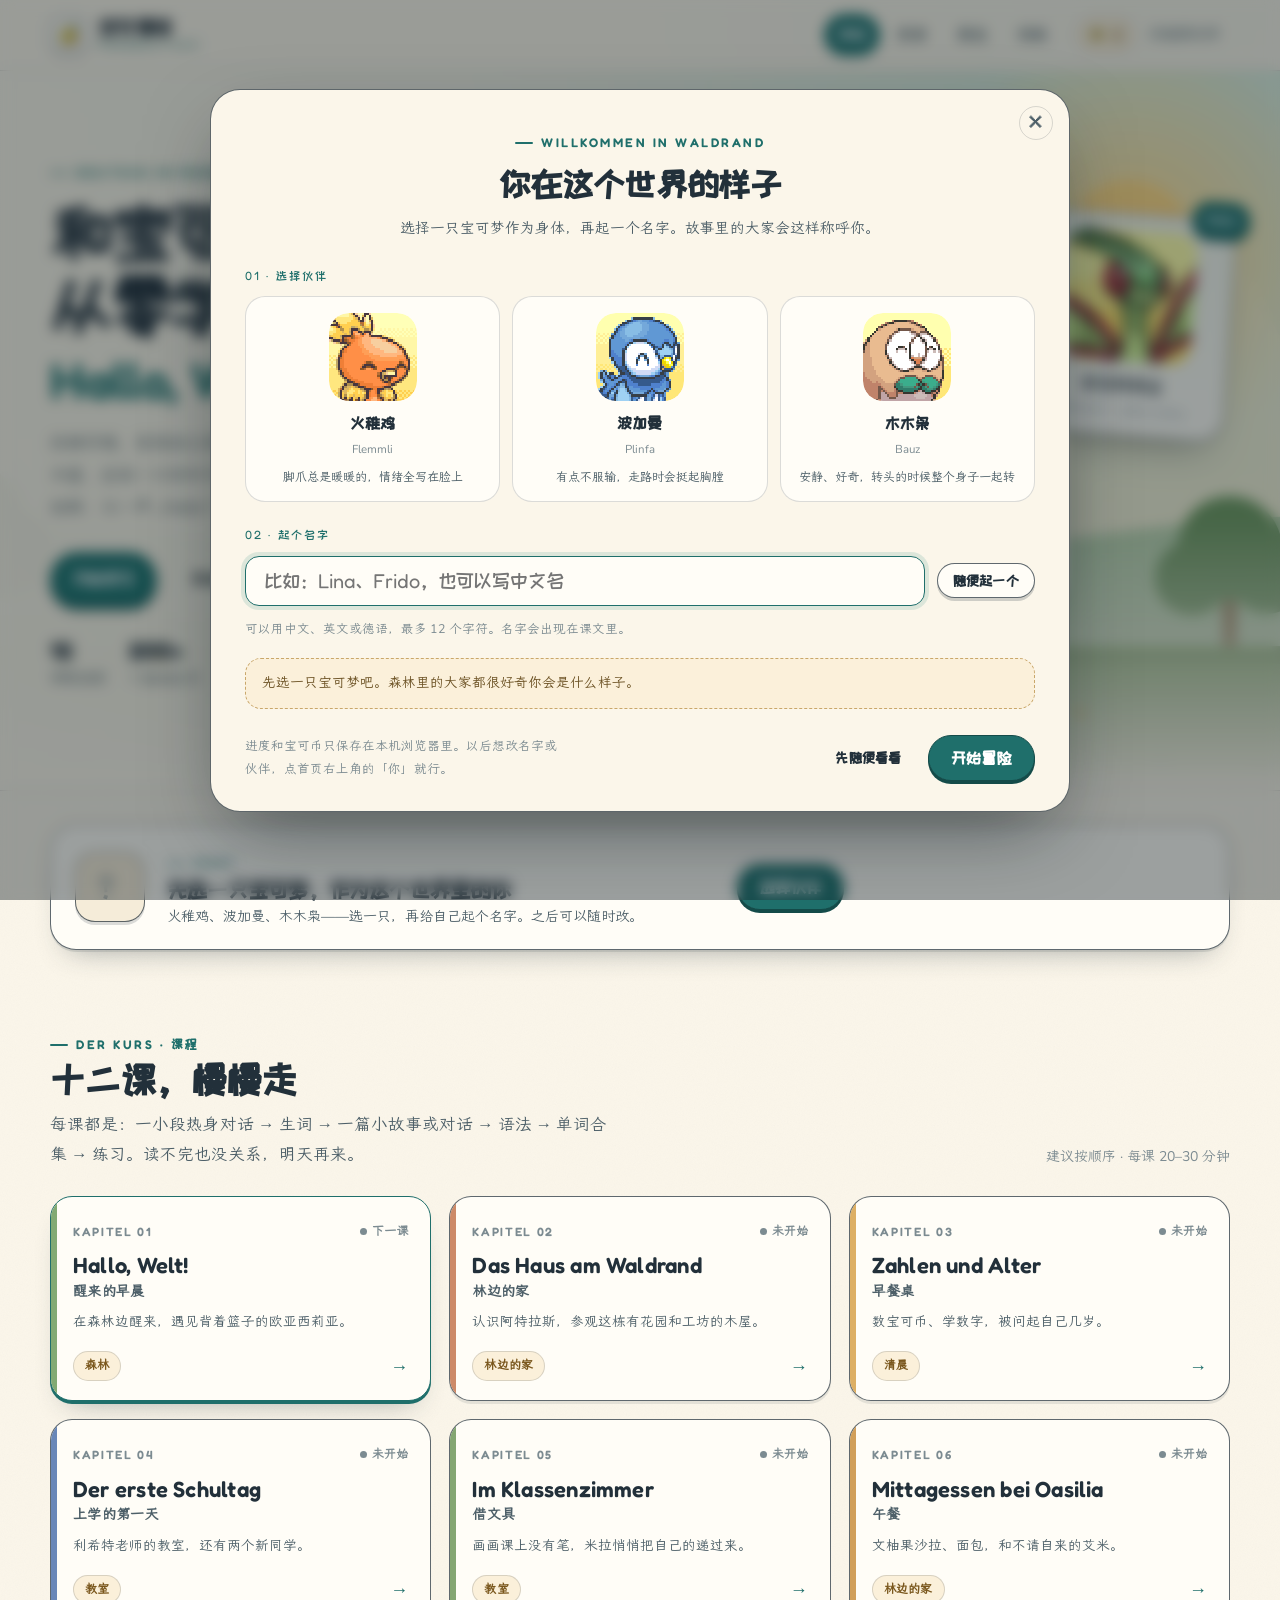
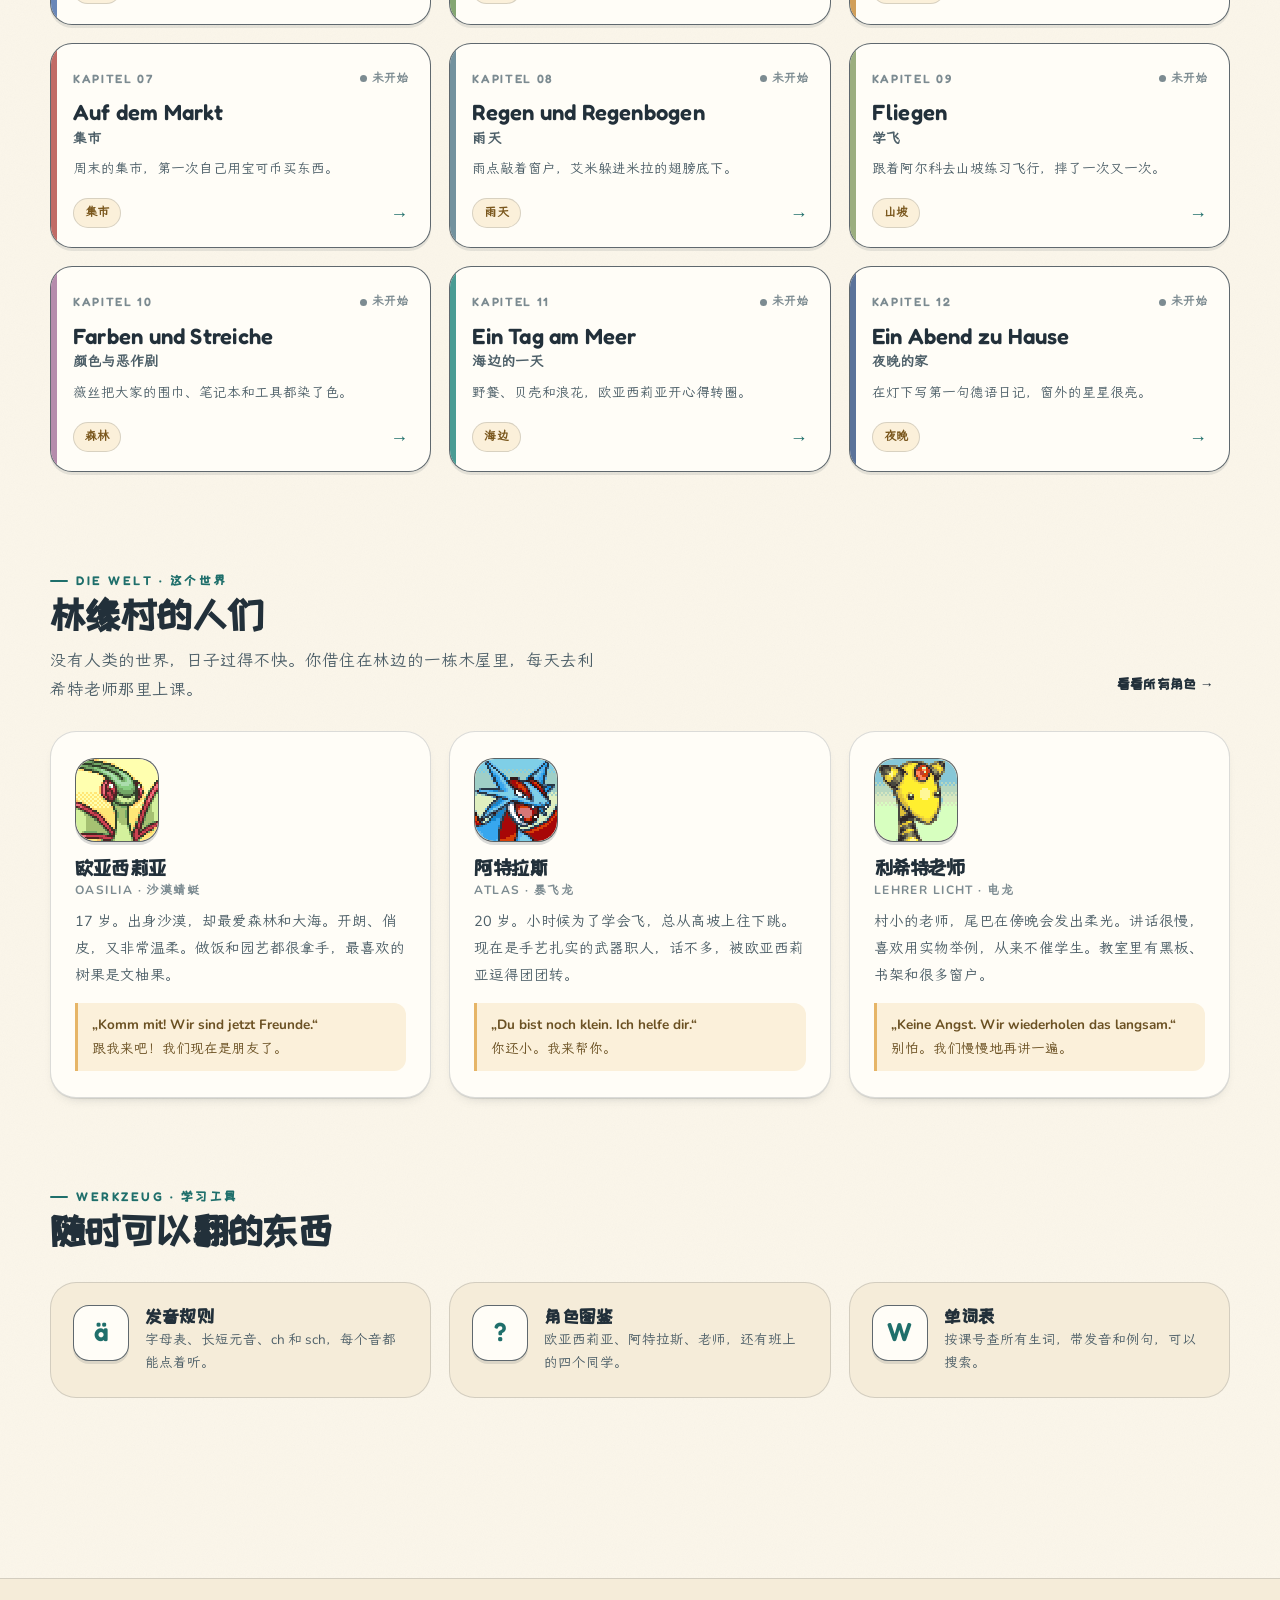
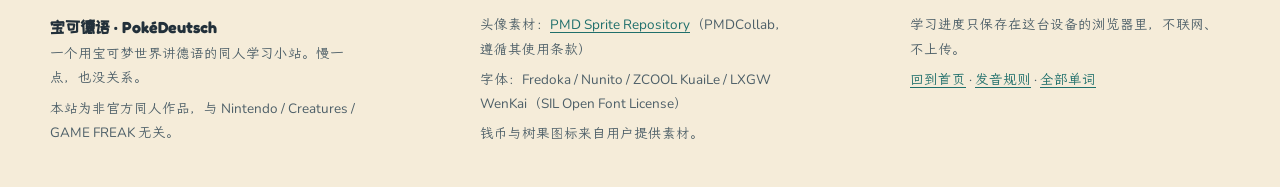
==== index.html @ 5372ba57 "Add German learning site (PokéDeutsch)" ====
<!DOCTYPE html>
<html lang="zh-CN">
<head>
  <meta charset="utf-8">
  <meta name="viewport" content="width=device-width, initial-scale=1">
  <title>宝可德语 · 和宝可梦一起从零学德语</title>
  <meta name="description" content="一个发生在只有宝可梦的世界里的德语学习小站。从 Hallo 开始，慢慢学。">
  <meta name="theme-color" content="#fbf6ea">
  <meta property="og:type" content="website">
  <meta property="og:site_name" content="宝可德语 PokéDeutsch">
  <meta property="og:title" content="宝可德语 · 和宝可梦一起从零学德语">
  <meta property="og:description" content="穿越到只有宝可梦的世界，跟着欧亚西莉亚和阿特拉斯从零学德语。12 课慢进度日常故事，生词、课文、语法、练习。">
  <meta property="og:image" content="assets/img/og-cover.png">
  <meta name="twitter:card" content="summary_large_image">
  <link rel="icon" href="assets/img/favicon.svg" type="image/svg+xml">
  <link rel="stylesheet" href="css/base.css">
  <link rel="stylesheet" href="css/home.css">
  <link rel="stylesheet" href="css/lesson.css">
  <link rel="stylesheet" href="css/pages.css">
</head>
<body data-page="home">
  <a class="visually-hidden" href="#main">跳到主要内容</a>
  <div id="site-header"></div>

  <main id="main" class="home">
    <section class="hero">
      <div class="hero-scene" id="heroScene" aria-hidden="true"></div>
      <div class="hero-leaves" aria-hidden="true"><i></i><i></i><i></i><i></i></div>
      <div class="hero-inner">
        <div class="hero-copy">
          <p class="eyebrow">Deutsch im Pokémon-Land</p>
          <h1>和宝可梦一起<br>从零学德语<span class="de">Hallo, Welt!</span></h1>
          <p class="lead">你睁开眼，发现自己变成了一只小小的宝可梦。森林、海风、木屋，还有一口你听不懂的温柔语言。跟着欧亚西莉亚和阿特拉斯，从一声 „Hallo“ 开始，慢慢住下来。</p>
          <div class="hero-actions">
            <a class="btn btn-primary" href="#kurs">开始学习</a>
            <a class="btn btn-ghost" href="aussprache.html">先听听发音</a>
          </div>
          <div class="hero-stats">
            <div><b>12</b><span>课慢进度</span></div>
            <div><b>200+</b><span>个基础生词</span></div>
            <div><b>36</b><span>段对话</span></div>
          </div>
        </div>
        <div class="hero-figures" id="heroFigures"></div>
      </div>
    </section>

    <section class="continue-wrap">
      <div class="container"><div id="continueCard"></div></div>
    </section>

    <section class="course" id="kurs">
      <div class="container">
        <div class="section-head">
          <div>
            <span class="eyebrow">Der Kurs · 课程</span>
            <h2>十二课，慢慢走</h2>
            <p>每课都是：一小段热身对话 → 生词 → 一篇小故事或对话 → 语法 → 单词合集 → 练习。读不完也没关系，明天再来。</p>
          </div>
          <span class="side">建议按顺序 · 每课 20–30 分钟</span>
        </div>
        <div class="course-grid" id="courseGrid"></div>
      </div>
    </section>

    <section class="world" id="welt">
      <div class="container">
        <div class="section-head">
          <div>
            <span class="eyebrow">Die Welt · 这个世界</span>
            <h2>林缘村的人们</h2>
            <p>没有人类的世界，日子过得不快。你借住在林边的一栋木屋里，每天去利希特老师那里上课。</p>
          </div>
          <a class="btn btn-ghost btn-sm" href="charaktere.html">看看所有角色 →</a>
        </div>
        <div class="world-grid">
          <article class="world-card">
            <div class="reveal">
              <span class="portrait" style="--p-size:84px"><img src="assets/portraits/flygon-happy.png" alt="欧亚西莉亚" width="40" height="40" loading="lazy"></span>
              <h3>欧亚西莉亚 <small>OASILIA · 沙漠蜻蜓</small></h3>
              <p>17 岁。出身沙漠，却最爱森林和大海。开朗、俏皮，又非常温柔。做饭和园艺都很拿手，最喜欢的树果是文柚果。</p>
              <div class="quote"><b>„Komm mit! Wir sind jetzt Freunde.“</b><br>跟我来吧！我们现在是朋友了。</div>
            </div>
          </article>
          <article class="world-card">
            <div class="reveal">
              <span class="portrait" style="--p-size:84px"><img src="assets/portraits/salamence-normal.png" alt="阿特拉斯" width="40" height="40" loading="lazy"></span>
              <h3>阿特拉斯 <small>ATLAS · 暴飞龙</small></h3>
              <p>20 岁。小时候为了学会飞，总从高坡上往下跳。现在是手艺扎实的武器职人，话不多，被欧亚西莉亚逗得团团转。</p>
              <div class="quote"><b>„Du bist noch klein. Ich helfe dir.“</b><br>你还小。我来帮你。</div>
            </div>
          </article>
          <article class="world-card">
            <div class="reveal">
              <span class="portrait" style="--p-size:84px"><img src="assets/portraits/ampharos-normal.png" alt="利希特老师" width="40" height="40" loading="lazy"></span>
              <h3>利希特老师 <small>LEHRER LICHT · 电龙</small></h3>
              <p>村小的老师，尾巴在傍晚会发出柔光。讲话很慢，喜欢用实物举例，从来不催学生。教室里有黑板、书架和很多窗户。</p>
              <div class="quote"><b>„Keine Angst. Wir wiederholen das langsam.“</b><br>别怕。我们慢慢地再讲一遍。</div>
            </div>
          </article>
        </div>
      </div>
    </section>

    <section class="tools">
      <div class="container">
        <div class="section-head">
          <div>
            <span class="eyebrow">Werkzeug · 学习工具</span>
            <h2>随时可以翻的东西</h2>
          </div>
        </div>
        <div class="tools-grid">
          <a class="tool-card" href="aussprache.html">
            <span class="tool-glyph">ä</span>
            <div><h3>发音规则</h3><p>字母表、长短元音、ch 和 sch，每个音都能点着听。</p></div>
          </a>
          <a class="tool-card" href="charaktere.html">
            <span class="tool-glyph">?</span>
            <div><h3>角色图鉴</h3><p>欧亚西莉亚、阿特拉斯、老师，还有班上的四个同学。</p></div>
          </a>
          <a class="tool-card" href="woerterbuch.html">
            <span class="tool-glyph">W</span>
            <div><h3>单词表</h3><p>按课号查所有生词，带发音和例句，可以搜索。</p></div>
          </a>
        </div>
      </div>
    </section>
  </main>

  <div class="onboarding" id="onboarding" role="dialog" aria-modal="true" aria-labelledby="obTitle"></div>
  <div id="site-footer"></div>

  <script src="js/app.js" defer></script>
  <script src="js/home.js" defer></script>
</body>
</html>
---- css/base.css ----
/* ============================================================
   宝可德语 PokéDeutsch — base.css
   tokens / typography / shared chrome
   ============================================================ */

@font-face {
  font-family: "Fredoka";
  src: url("../assets/fonts/Fredoka-var.ttf") format("truetype");
  font-weight: 300 700;
  font-style: normal;
  font-display: swap;
}
@font-face {
  font-family: "Nunito";
  src: url("../assets/fonts/Nunito-var.ttf") format("truetype");
  font-weight: 200 1000;
  font-style: normal;
  font-display: swap;
}
@font-face {
  font-family: "ZCOOL KuaiLe";
  src: url("../assets/fonts/zcool-kuaile-subset.woff2") format("woff2");
  font-weight: 400;
  font-style: normal;
  font-display: swap;
}
@font-face {
  font-family: "LXGW WenKai";
  src: url("../assets/fonts/lxgw-wenkai-subset.woff2") format("woff2");
  font-weight: 400;
  font-style: normal;
  font-display: swap;
}

:root {
  --paper: #fbf6ea;
  --paper-2: #f5ecd9;
  --paper-3: #eee0c6;
  --card: #fffdf7;

  --ink: #22303a;
  --ink-2: #4d5f68;
  --ink-3: #7c8b91;
  --line: rgba(34, 48, 58, 0.16);
  --line-strong: rgba(34, 48, 58, 0.72);

  --sea: #1f6f6b;
  --sea-2: #2b8b83;
  --sea-deep: #144b49;
  --sea-soft: #dcece7;

  --sand: #e6b567;
  --sand-2: #f4dcae;
  --sand-soft: #fbf0da;

  --clay: #c5764f;
  --berry: #b7524d;
  --berry-soft: #f7e0d9;
  --leaf: #6f975b;
  --leaf-soft: #e5eede;

  --atlas: #4f72ad;
  --atlas-soft: #e2e9f6;
  --oasilia: #6d9c5c;
  --oasilia-soft: #e6efdc;

  --r-lg: 26px;
  --r: 18px;
  --r-sm: 12px;

  --shadow-sm: 0 1px 0 rgba(34, 48, 58, 0.1), 0 6px 14px -10px rgba(34, 48, 58, 0.4);
  --shadow: 0 2px 0 rgba(34, 48, 58, 0.12), 0 16px 30px -18px rgba(34, 48, 58, 0.45);
  --shadow-lift: 0 2px 0 rgba(34, 48, 58, 0.16), 0 22px 40px -20px rgba(34, 48, 58, 0.5);

  --font-display: "Fredoka", "ZCOOL KuaiLe", "PingFang SC", "Microsoft YaHei", sans-serif;
  --font-body: "Nunito", "LXGW WenKai", "PingFang SC", "Hiragino Sans GB", "Microsoft YaHei", "Noto Sans SC", sans-serif;
  --font-de: "Nunito", "Fredoka", sans-serif;

  --maxw: 1180px;
  --header-h: 68px;
}

*,
*::before,
*::after { box-sizing: border-box; }

html { scroll-behavior: smooth; }

body {
  margin: 0;
  color: var(--ink);
  font-family: var(--font-body);
  font-size: 16.5px;
  line-height: 1.8;
  background-color: var(--paper);
  background-image:
    radial-gradient(1200px 600px at 12% -10%, rgba(230, 181, 103, 0.16), transparent 60%),
    radial-gradient(900px 520px at 92% 0%, rgba(43, 139, 131, 0.12), transparent 60%),
    url("data:image/svg+xml,%3Csvg xmlns='http://www.w3.org/2000/svg' width='160' height='160'%3E%3Cfilter id='n'%3E%3CfeTurbulence type='fractalNoise' baseFrequency='.9' numOctaves='3' stitchTiles='stitch'/%3E%3CfeColorMatrix type='saturate' values='0'/%3E%3C/filter%3E%3Crect width='160' height='160' filter='url(%23n)' opacity='.045'/%3E%3C/svg%3E");
  -webkit-font-smoothing: antialiased;
  overflow-x: hidden;
}

img { max-width: 100%; display: block; }
a { color: inherit; }
button { font-family: inherit; }

h1, h2, h3, h4 {
  font-family: var(--font-display);
  font-weight: 600;
  line-height: 1.25;
  margin: 0;
  letter-spacing: 0.01em;
}

p { margin: 0; }
ul, ol { margin: 0; padding: 0; }

::selection { background: var(--sand-2); color: var(--ink); }

:focus-visible {
  outline: 3px solid var(--sea);
  outline-offset: 3px;
  border-radius: 6px;
}

.container { width: min(var(--maxw), calc(100% - 40px)); margin-inline: auto; }
.container--narrow { width: min(860px, calc(100% - 40px)); margin-inline: auto; }

.visually-hidden {
  position: absolute; width: 1px; height: 1px; overflow: hidden;
  clip: rect(0 0 0 0); clip-path: inset(50%); white-space: nowrap;
}

/* ---------- top bar ---------- */
#site-header { position: sticky; top: 0; z-index: 60; }
.topbar {
  position: relative;
  z-index: 60;
  background: rgba(251, 246, 234, 0.86);
  backdrop-filter: blur(12px) saturate(1.2);
  border-bottom: 1.5px solid var(--line);
}
.topbar-inner {
  width: min(var(--maxw), calc(100% - 32px));
  margin-inline: auto;
  height: var(--header-h);
  display: flex;
  align-items: center;
  gap: 18px;
}
.brand {
  display: flex; align-items: center; gap: 10px;
  text-decoration: none; flex: none;
}
.brand-badge {
  width: 38px; height: 38px; border-radius: 12px;
  display: grid; place-items: center;
  background: var(--card);
  border: 1.5px solid var(--line-strong);
  box-shadow: 0 3px 0 rgba(34, 48, 58, 0.13);
  overflow: hidden;
}
.brand-badge img { width: 30px; height: 30px; image-rendering: pixelated; }
.brand-text { display: flex; flex-direction: column; line-height: 1.05; }
.brand-text strong { font-family: var(--font-display); font-size: 20px; letter-spacing: 0.02em; }
.brand-text em {
  font-style: normal; font-family: var(--font-display);
  font-size: 11.5px; color: var(--sea); letter-spacing: 0.16em; text-transform: uppercase;
}

.nav {
  display: flex; align-items: center; gap: 4px;
  margin-left: auto;
}
.nav a {
  text-decoration: none;
  font-size: 14.5px; font-weight: 700;
  padding: 8px 13px; border-radius: 999px;
  color: var(--ink-2);
  transition: background 0.18s, color 0.18s;
}
.nav a:hover { background: var(--paper-2); color: var(--ink); }
.nav a[aria-current="page"] { background: var(--sea); color: #fff; }

.topbar-side { display: flex; align-items: center; gap: 10px; flex: none; }
.wallet {
  display: inline-flex; align-items: center; gap: 6px;
  padding: 6px 12px 6px 8px; border-radius: 999px;
  background: var(--sand-soft);
  border: 1.5px solid rgba(34, 48, 58, 0.35);
  font-weight: 800; font-size: 14px; font-variant-numeric: tabular-nums;
  color: #6b4d17;
  cursor: default;
}
.wallet img { width: 20px; height: 20px; image-rendering: pixelated; }
.wallet.is-pulsing { animation: coinPulse 0.6s ease; }

.me {
  display: inline-flex; align-items: center; gap: 8px;
  text-decoration: none; padding: 4px 10px 4px 4px;
  border-radius: 999px; border: 1.5px solid transparent;
  font-weight: 800; font-size: 14px;
}
.me:hover { border-color: var(--line); background: var(--paper-2); }
.me img {
  width: 32px; height: 32px; image-rendering: pixelated;
  border-radius: 50%; background: var(--paper-2);
  border: 1.5px solid var(--line-strong);
}
.me .me-name { max-width: 9em; overflow: hidden; text-overflow: ellipsis; white-space: nowrap; }
.me--empty { color: var(--ink-3); }

/* ---------- buttons ---------- */
.btn {
  display: inline-flex; align-items: center; justify-content: center; gap: 8px;
  padding: 12px 22px;
  font-family: var(--font-display);
  font-size: 16px; font-weight: 600; letter-spacing: 0.02em;
  border-radius: 999px;
  border: 1.8px solid var(--line-strong);
  background: var(--card);
  color: var(--ink);
  cursor: pointer;
  text-decoration: none;
  box-shadow: 0 3px 0 rgba(34, 48, 58, 0.2);
  transition: transform 0.15s ease, box-shadow 0.15s ease, background 0.15s;
  -webkit-tap-highlight-color: transparent;
}
.btn:hover { transform: translateY(-2px); box-shadow: 0 5px 0 rgba(34, 48, 58, 0.18); }
.btn:active { transform: translateY(1px); box-shadow: 0 1px 0 rgba(34, 48, 58, 0.2); }
.btn-primary { background: var(--sea); color: #fff; border-color: var(--sea-deep); box-shadow: 0 3px 0 var(--sea-deep); }
.btn-primary:hover { box-shadow: 0 5px 0 var(--sea-deep); }
.btn-sand { background: var(--sand); color: #4a3410; border-color: #8a6428; box-shadow: 0 3px 0 #8a6428; }
.btn-ghost { background: transparent; box-shadow: none; border-color: transparent; }
.btn-ghost:hover { background: var(--paper-2); box-shadow: none; }
.btn-sm { padding: 8px 15px; font-size: 14px; }
.btn[disabled] { opacity: 0.45; cursor: not-allowed; transform: none !important; }

/* ---------- generic bits ---------- */
.eyebrow {
  display: inline-flex; align-items: center; gap: 8px;
  font-family: var(--font-display);
  font-size: 12.5px; letter-spacing: 0.2em; text-transform: uppercase;
  color: var(--sea);
  font-weight: 600;
}
.eyebrow::before { content: ""; width: 18px; height: 2px; background: var(--sea); border-radius: 2px; }

.section-head {
  display: flex; align-items: flex-end; justify-content: space-between;
  gap: 20px; flex-wrap: wrap;
  margin-bottom: 26px;
}
.section-head h2 { font-size: clamp(26px, 3.4vw, 38px); }
.section-head p { color: var(--ink-2); max-width: 56ch; margin-top: 6px; }
.section-head .side { color: var(--ink-3); font-size: 14px; }

.card {
  background: var(--card);
  border: 1.5px solid var(--line);
  border-radius: var(--r-lg);
  box-shadow: var(--shadow-sm);
}

.tag {
  display: inline-flex; align-items: center; gap: 6px;
  padding: 3px 11px; border-radius: 999px;
  font-size: 12px; font-weight: 800; letter-spacing: 0.02em;
  background: var(--paper-2); color: var(--ink-2);
  border: 1px solid var(--line);
}
.tag--sea { background: var(--sea-soft); color: var(--sea-deep); }
.tag--sand { background: var(--sand-soft); color: #7a571d; }
.tag--leaf { background: var(--leaf-soft); color: #48653a; }
.tag--berry { background: var(--berry-soft); color: #8d3a36; }

/* portraits */
.portrait {
  flex: none;
  display: inline-block;
  vertical-align: middle;
  width: var(--p-size, 76px); height: var(--p-size, 76px);
  border-radius: 20px;
  padding: 0;
  background: var(--paper-2);
  border: 1.8px solid var(--line-strong);
  box-shadow: 0 3px 0 rgba(34, 48, 58, 0.16);
  overflow: hidden;
  line-height: 0;
}
.portrait img { width: 100%; height: 100%; object-fit: cover; image-rendering: pixelated; border-radius: inherit; }
.portrait--plain { border: none; box-shadow: none; background: transparent; padding: 0; }
.portrait--round { border-radius: 50%; }

.bubble-quote {
  position: relative;
  background: var(--card);
  border: 1.5px solid var(--line-strong);
  border-radius: 18px;
  padding: 12px 18px;
  box-shadow: 0 3px 0 rgba(34, 48, 58, 0.1);
}

/* scene svg holder */
.scene { position: absolute; inset: 0; overflow: hidden; }
.scene svg { width: 100%; height: 100%; display: block; filter: saturate(1.08); }
.scene::after {
  content: "";
  position: absolute; inset: 0;
  background: linear-gradient(180deg, transparent 55%, rgba(251, 246, 234, 0.92) 100%);
  pointer-events: none;
}
.scene--soft::after { background: linear-gradient(180deg, rgba(251,246,234,.1), rgba(251,246,234,.75)); }

/* footer */
.foot {
  margin-top: 80px;
  border-top: 1.5px solid var(--line);
  background: var(--paper-2);
  padding: 34px 0 40px;
}
.foot-inner {
  width: min(var(--maxw), calc(100% - 40px)); margin-inline: auto;
  display: flex; gap: 28px; justify-content: space-between; flex-wrap: wrap;
  font-size: 13.5px; color: var(--ink-2);
}
.foot strong { font-family: var(--font-display); font-size: 16px; color: var(--ink); }
.foot a { color: var(--sea); text-underline-offset: 3px; }
.foot .foot-col { max-width: 40ch; }
.foot .foot-col p + p { margin-top: 6px; }

/* toast */
.toast-stack {
  position: fixed; right: 20px; bottom: 22px; z-index: 200;
  display: flex; flex-direction: column; gap: 10px; align-items: flex-end;
  pointer-events: none;
}
.toast {
  display: flex; align-items: center; gap: 10px;
  padding: 11px 18px; border-radius: 999px;
  background: var(--ink); color: #fff;
  font-weight: 700; font-size: 14px;
  box-shadow: 0 12px 28px -12px rgba(0, 0, 0, 0.5);
  animation: toastIn 0.28s ease both;
}
.toast img { width: 22px; height: 22px; image-rendering: pixelated; }
.toast.is-leaving { animation: toastOut 0.3s ease forwards; }

/* audio button */
.speak {
  display: inline-grid; place-items: center;
  width: 30px; height: 30px; flex: none;
  border-radius: 50%;
  border: 1.5px solid var(--line-strong);
  background: var(--card);
  cursor: pointer;
  color: var(--sea);
  box-shadow: 0 2px 0 rgba(34, 48, 58, 0.14);
  transition: transform 0.12s, background 0.12s;
  padding: 0;
}
.speak:hover { background: var(--sea-soft); transform: translateY(-1px); }
.speak:active { transform: translateY(1px); }
.speak svg { width: 15px; height: 15px; }
.speak.is-playing { background: var(--sea); color: #fff; animation: speakPulse 0.9s infinite; }

/* reveal on scroll */
.reveal { opacity: 0; transform: translateY(14px); }
.reveal.is-in { opacity: 1; transform: none; transition: opacity 0.6s ease, transform 0.6s cubic-bezier(.2,.7,.3,1); }

/* scrollbar */
::-webkit-scrollbar { width: 12px; height: 12px; }
::-webkit-scrollbar-thumb { background: rgba(34, 48, 58, 0.22); border-radius: 99px; border: 3px solid var(--paper); }
::-webkit-scrollbar-track { background: transparent; }

/* keyframes */
@keyframes coinPulse {
  0% { transform: scale(1); }
  35% { transform: scale(1.16) rotate(-3deg); }
  70% { transform: scale(0.97); }
  100% { transform: scale(1); }
}
@keyframes toastIn { from { opacity: 0; transform: translateY(12px) scale(0.96); } to { opacity: 1; transform: none; } }
@keyframes toastOut { to { opacity: 0; transform: translateY(8px) scale(0.97); } }
@keyframes speakPulse { 0%, 100% { transform: scale(1); } 50% { transform: scale(1.1); } }
@keyframes floaty {
  0%, 100% { transform: translateY(0) rotate(-2deg); }
  50% { transform: translateY(-10px) rotate(2deg); }
}
@keyframes drift {
  0% { transform: translate3d(0, 0, 0) rotate(0); opacity: 0; }
  10% { opacity: 0.9; }
  90% { opacity: 0.5; }
  100% { transform: translate3d(40px, -110px, 0) rotate(160deg); opacity: 0; }
}

@media (prefers-reduced-motion: reduce) {
  html { scroll-behavior: auto; }
  *, *::before, *::after {
    animation-duration: 0.001ms !important;
    animation-iteration-count: 1 !important;
    transition-duration: 0.001ms !important;
  }
  .reveal { opacity: 1; transform: none; }
}

/* ---------- responsive chrome ---------- */
@media (max-width: 900px) {
  :root { --header-h: 62px; }
  .nav a { padding: 7px 10px; font-size: 13.5px; }
  .brand-text em { display: none; }
}
@media (max-width: 720px) {
  :root { --header-h: 96px; }
  body { font-size: 16px; }
  .topbar-inner { gap: 8px; }
  .nav { order: 3; width: 100%; margin-left: 0; overflow-x: auto; padding-bottom: 6px; scrollbar-width: none; }
  .nav::-webkit-scrollbar { display: none; }
  .topbar-inner { flex-wrap: wrap; height: auto; padding: 10px 0 6px; }
  .brand-text strong { font-size: 18px; }
  .me .me-name { display: none; }
  .wallet { padding: 5px 10px 5px 6px; font-size: 13px; }
  .foot { margin-top: 56px; }
}
---- css/home.css ----
/* ============================================================
   宝可德语 — home.css  (hero / course map / onboarding / tools)
   ============================================================ */

.home { padding-bottom: 10px; }

/* ---------------- hero ---------------- */
.hero {
  position: relative;
  min-height: min(86vh, 720px);
  display: flex;
  align-items: stretch;
  overflow: hidden;
  border-bottom: 1.5px solid var(--line);
  isolation: isolate;
}
.hero-scene {
  position: absolute; inset: 0; z-index: 0;
  animation: heroIn 1.2s ease both;
}
.hero-scene .scene::after {
  background:
    linear-gradient(90deg, rgba(251, 246, 234, 0.96) 0%, rgba(251, 246, 234, 0.88) 34%, rgba(251, 246, 234, 0.46) 58%, rgba(251, 246, 234, 0.04) 80%),
    linear-gradient(180deg, transparent 62%, var(--paper) 100%);
}
.hero-inner {
  position: relative; z-index: 2;
  width: min(var(--maxw), calc(100% - 40px));
  margin-inline: auto;
  display: grid;
  grid-template-columns: minmax(0, 1.05fr) minmax(0, 0.95fr);
  align-items: center;
  gap: 40px;
  padding: 64px 0 80px;
}
.hero-copy { max-width: 590px; }
.hero-copy h1 {
  font-size: clamp(38px, 5.2vw, 66px);
  line-height: 1.12;
  margin: 14px 0 0;
  letter-spacing: -0.005em;
}
.hero-copy h1 .de {
  display: block;
  color: var(--sea);
  font-size: 0.78em;
  margin-top: 6px;
}
.hero-copy .lead {
  margin-top: 18px;
  font-size: 17px;
  color: var(--ink-2);
  max-width: 46ch;
  line-height: 1.9;
}
.hero-actions { display: flex; gap: 12px; margin-top: 28px; flex-wrap: wrap; }
.hero-stats {
  display: flex; gap: 22px; margin-top: 30px; flex-wrap: wrap;
  color: var(--ink-2); font-size: 14px;
}
.hero-stats b {
  display: block;
  font-family: var(--font-display); font-size: 24px; color: var(--ink);
  line-height: 1.2;
}
.hero-stats span { letter-spacing: 0.02em; }

.hero-figures {
  position: relative;
  min-height: 420px;
}
.hero-fig {
  position: absolute;
  background: var(--card);
  border: 1.8px solid var(--line-strong);
  border-radius: 26px;
  box-shadow: var(--shadow-lift);
  padding: 16px 16px 14px;
  text-align: center;
  transition: transform 0.5s cubic-bezier(.2,.7,.3,1);
}
.hero-fig .portrait { --p-size: 132px; margin-inline: auto; border-radius: 22px; background: transparent; border: none; box-shadow: none; }
.hero-fig .fig-name { font-family: var(--font-display); font-size: 17px; margin-top: 8px; }
.hero-fig .fig-sub { font-size: 11.5px; color: var(--ink-3); letter-spacing: 0.08em; }
.hero-fig--oasilia {
  top: 0; right: 0; width: 206px;
  transform: rotate(4deg);
  background: linear-gradient(180deg, #f4f8ee, var(--card));
}
.hero-fig--atlas {
  bottom: 0; left: 0; width: 186px;
  transform: rotate(-5deg);
  background: linear-gradient(180deg, #eef2fa, var(--card));
}
.hero-fig--hero {
  bottom: 7%; left: 42%; width: 152px;
  transform: rotate(2deg);
  background: linear-gradient(180deg, var(--sand-soft), var(--card));
  border-style: dashed;
  z-index: 3;
}
.hero-fig--hero .portrait { --p-size: 84px; }
.hero-fig--hero.is-empty .fig-name { color: var(--ink-3); font-size: 14px; }
.hero-fig .fig-bubble {
  position: absolute; top: -18px; right: -14px;
  background: var(--sea); color: #fff;
  font-family: var(--font-display); font-size: 12px; font-weight: 600;
  padding: 6px 12px; border-radius: 999px;
  border: 1.5px solid var(--sea-deep);
  box-shadow: 0 3px 0 var(--sea-deep);
  white-space: nowrap;
}
.hero-fig--atlas .fig-bubble { top: auto; bottom: -14px; left: -12px; right: auto; background: var(--sand); color: #4a3410; border-color: #8a6428; box-shadow: 0 3px 0 #8a6428; }
.hero-fig--hero .fig-bubble { display: none; }

.hero-leaves { position: absolute; inset: 0; z-index: 1; pointer-events: none; }
.hero-leaves i {
  position: absolute; width: 10px; height: 10px;
  background: var(--leaf); border-radius: 2px 10px 2px 10px;
  opacity: 0.5;
  animation: drift 9s linear infinite;
}
.hero-leaves i:nth-child(1) { left: 12%; bottom: 18%; animation-delay: 0s; background: var(--sand); }
.hero-leaves i:nth-child(2) { left: 40%; bottom: 8%; animation-delay: 2.4s; }
.hero-leaves i:nth-child(3) { left: 68%; bottom: 26%; animation-delay: 4.2s; background: var(--clay); }
.hero-leaves i:nth-child(4) { left: 84%; bottom: 10%; animation-delay: 6.1s; background: var(--sand); }

@keyframes heroIn { from { opacity: 0; transform: scale(1.04); } to { opacity: 1; transform: none; } }

/* ---------------- continue ---------------- */
.continue-wrap { margin-top: -1px; padding: 34px 0 0; }
.continue {
  display: flex; align-items: center; gap: 22px;
  padding: 20px 24px;
  background: var(--card);
  border: 1.5px solid var(--line-strong);
  border-radius: var(--r-lg);
  box-shadow: var(--shadow);
  flex-wrap: wrap;
}
.continue .portrait { --p-size: 70px; }
.continue-main { flex: 1 1 300px; min-width: 220px; }
.continue-main .eyebrow { font-size: 11px; }
.continue-main h3 { font-size: 22px; margin-top: 2px; }
.continue-main p { font-size: 14px; color: var(--ink-2); }
.continue-progress {
  flex: 1 1 220px; min-width: 180px;
}
.continue-progress .bar {
  height: 10px; border-radius: 99px;
  background: var(--paper-3);
  border: 1.5px solid var(--line);
  overflow: hidden;
}
.continue-progress .bar i {
  display: block; height: 100%;
  background: repeating-linear-gradient(45deg, var(--sea-2), var(--sea-2) 8px, #37a097 8px, #37a097 16px);
  border-radius: 99px;
  transition: width 0.6s ease;
}
.continue-progress span { font-size: 12.5px; color: var(--ink-3); }

/* ---------------- course map ---------------- */
.course { padding: 76px 0 20px; }
.course-grid {
  display: grid;
  grid-template-columns: repeat(3, minmax(0, 1fr));
  gap: 18px;
}
.lesson-card {
  position: relative;
  display: flex; flex-direction: column;
  gap: 10px;
  padding: 24px 22px 18px;
  background: var(--card);
  border: 1.5px solid var(--line-strong);
  border-radius: 22px;
  box-shadow: 0 3px 0 rgba(34, 48, 58, 0.1);
  text-decoration: none;
  transition: transform 0.22s ease, box-shadow 0.22s ease;
  overflow: hidden;
}
.lesson-card::before {
  content: "";
  position: absolute; inset: 0 auto 0 0; width: 6px;
  background: var(--accent, var(--sea));
  opacity: 0.85;
}
.lesson-card:hover { transform: translateY(-4px) rotate(-0.35deg); box-shadow: 0 8px 0 rgba(34,48,58,.08), var(--shadow-lift); }
.lesson-card .lc-top { display: flex; align-items: center; justify-content: space-between; gap: 10px; }
.lesson-card .lc-num {
  font-family: var(--font-display); font-size: 12px; font-weight: 600;
  letter-spacing: 0.14em; text-transform: uppercase; color: var(--ink-3);
}
.lesson-card h3 { font-size: 22px; line-height: 1.25; }
.lesson-card h3 .zh { display: block; font-size: 14px; color: var(--ink-2); font-family: var(--font-body); font-weight: 700; margin-top: 3px; letter-spacing: 0.02em; }
.lesson-card .lc-beat { font-size: 13.5px; color: var(--ink-2); line-height: 1.75; flex: 1; }
.lesson-card .lc-foot { display: flex; align-items: center; justify-content: space-between; gap: 10px; margin-top: 6px; }
.lesson-card .lc-status { font-size: 12px; font-weight: 800; color: var(--ink-3); display: inline-flex; align-items: center; gap: 5px; }
.lesson-card .lc-status.is-done { color: var(--sea); }
.lesson-card .lc-status .dot { width: 7px; height: 7px; border-radius: 50%; background: currentColor; }
.lesson-card .lc-arrow { font-family: var(--font-display); color: var(--sea); font-size: 18px; transition: transform 0.2s; }
.lesson-card:hover .lc-arrow { transform: translateX(4px); }
.lesson-card.is-next { border-color: var(--sea); box-shadow: 0 3px 0 var(--sea), var(--shadow); }

/* ---------------- world / characters strip ---------------- */
.world { padding: 70px 0 10px; }
.world-grid { display: grid; grid-template-columns: repeat(3, minmax(0, 1fr)); gap: 18px; }
.world-card {
  position: relative;
  padding: 26px 24px;
  background: var(--card);
  border: 1.5px solid var(--line);
  border-radius: var(--r-lg);
  box-shadow: var(--shadow-sm);
}
.world-card .portrait { --p-size: 84px; margin-bottom: 14px; }
.world-card h3 { font-size: 20px; }
.world-card h3 small { display: block; font-family: var(--font-body); font-size: 12px; letter-spacing: 0.12em; color: var(--ink-3); font-weight: 700; margin-top: 2px; }
.world-card p { font-size: 14.5px; color: var(--ink-2); margin-top: 10px; line-height: 1.85; }
.world-card .quote {
  margin-top: 14px; padding: 10px 14px;
  border-left: 3px solid var(--sand);
  background: var(--sand-soft);
  border-radius: 0 12px 12px 0;
  font-size: 13.5px; color: #6b5123;
}
.world-card .quote b { font-family: var(--font-de); }

/* ---------------- tools ---------------- */
.tools { padding: 70px 0 90px; }
.tools-grid { display: grid; grid-template-columns: repeat(3, minmax(0, 1fr)); gap: 18px; }
.tool-card {
  display: flex; gap: 16px; align-items: flex-start;
  padding: 22px;
  background: var(--paper-2);
  border: 1.5px solid var(--line);
  border-radius: var(--r-lg);
  text-decoration: none;
  transition: background 0.2s, transform 0.2s;
}
.tool-card:hover { background: var(--card); transform: translateY(-3px); }
.tool-glyph {
  flex: none; width: 56px; height: 56px; border-radius: 16px;
  display: grid; place-items: center;
  font-family: var(--font-display); font-size: 26px; font-weight: 600;
  background: var(--card); border: 1.5px solid var(--line-strong);
  box-shadow: 0 3px 0 rgba(34,48,58,.12);
  color: var(--sea);
}
.tool-card h3 { font-size: 18px; }
.tool-card p { font-size: 13.5px; color: var(--ink-2); margin-top: 2px; line-height: 1.7; }

/* ---------------- onboarding ---------------- */
.onboarding {
  position: fixed; inset: 0; z-index: 150;
  display: none;
  place-items: center;
  padding: 24px;
  background: rgba(20, 32, 38, 0.42);
  backdrop-filter: blur(7px) saturate(1.1);
  overflow-y: auto;
}
.onboarding.is-open { display: grid; }
.onboard-card {
  width: min(860px, 100%);
  background: var(--paper);
  border: 1.8px solid var(--line-strong);
  border-radius: 30px;
  box-shadow: 0 30px 80px -20px rgba(10, 20, 25, 0.55);
  padding: 34px 34px 30px;
  position: relative;
  animation: onboardIn 0.45s cubic-bezier(.2,.8,.3,1) both;
}
@keyframes onboardIn { from { opacity: 0; transform: translateY(22px) scale(0.985); } to { opacity: 1; transform: none; } }
.onboard-card .ob-close {
  position: absolute; top: 16px; right: 16px;
  width: 34px; height: 34px; border-radius: 50%;
  border: 1.5px solid var(--line); background: transparent;
  color: var(--ink-2); cursor: pointer; font-size: 18px; line-height: 1;
}
.onboard-card .ob-close:hover { background: var(--paper-2); }
.ob-head { text-align: center; margin-bottom: 24px; }
.ob-head h2 { font-size: clamp(26px, 3.6vw, 34px); margin-top: 10px; }
.ob-head p { color: var(--ink-2); font-size: 14.5px; margin-top: 8px; }
.ob-step-label {
  font-family: var(--font-display); font-size: 12px; letter-spacing: 0.18em;
  text-transform: uppercase; color: var(--sea); margin: 22px 0 10px;
}
.species-pick { display: grid; grid-template-columns: repeat(3, 1fr); gap: 12px; }
.species-opt {
  position: relative;
  background: var(--card);
  border: 1.8px solid var(--line);
  border-radius: 20px;
  padding: 16px 14px 14px;
  text-align: center;
  cursor: pointer;
  transition: transform 0.18s, border-color 0.18s, box-shadow 0.18s;
}
.species-opt:hover { transform: translateY(-3px); border-color: var(--line-strong); }
.species-opt .portrait { --p-size: 88px; margin: 0 auto 8px; border: none; box-shadow: none; background: transparent; }
.species-opt strong { display: block; font-family: var(--font-display); font-size: 16px; }
.species-opt small { display: block; font-size: 11.5px; color: var(--ink-3); margin-top: 1px; }
.species-opt .sp-trait { display: block; font-size: 12px; color: var(--ink-2); margin-top: 8px; line-height: 1.6; }
.species-opt.is-selected {
  border-color: var(--sea);
  background: linear-gradient(180deg, var(--sea-soft), var(--card));
  box-shadow: 0 4px 0 var(--sea);
}
.species-opt.is-selected::after {
  content: "✓"; position: absolute; top: 8px; right: 10px;
  width: 22px; height: 22px; border-radius: 50%;
  background: var(--sea); color: #fff; font-size: 13px; font-weight: 800;
  display: grid; place-items: center;
}
.ob-name-row { display: flex; gap: 12px; align-items: center; flex-wrap: wrap; }
.ob-name-row input {
  flex: 1 1 240px;
  font-family: var(--font-display);
  font-size: 20px;
  padding: 12px 18px;
  border-radius: 14px;
  border: 1.8px solid var(--line-strong);
  background: var(--card);
  color: var(--ink);
  outline: none;
}
.ob-name-row input:focus { border-color: var(--sea); box-shadow: 0 0 0 4px rgba(43,139,131,.15); }
.ob-name-hint { font-size: 12.5px; color: var(--ink-3); flex-basis: 100%; }
.ob-foot { display: flex; align-items: center; justify-content: space-between; gap: 16px; margin-top: 26px; flex-wrap: wrap; }
.ob-foot .ob-note { font-size: 12.5px; color: var(--ink-3); max-width: 40ch; }
.ob-preview {
  display: flex; align-items: center; gap: 12px;
  margin-top: 18px; padding: 12px 16px;
  border-radius: 16px; background: var(--sand-soft);
  border: 1px dashed #c9a76a;
  font-size: 13.5px; color: #6b5123;
}
.ob-preview .portrait { --p-size: 54px; border: none; background: transparent; }
.ob-preview b { font-family: var(--font-display); }

/* ---------------- responsive ---------------- */
@media (max-width: 1020px) {
  .hero-inner { grid-template-columns: 1fr; padding: 52px 0 64px; gap: 20px; }
  .hero-figures { min-height: 320px; max-width: 560px; }
  .hero-copy { max-width: 100%; }
  .course-grid, .world-grid, .tools-grid { grid-template-columns: repeat(2, minmax(0, 1fr)); }
}
@media (max-width: 700px) {
  .hero { min-height: 0; }
  .hero-inner { padding: 40px 0 48px; }
  .hero-copy h1 { font-size: clamp(34px, 9vw, 46px); }
  .hero-figures { position: static; display: flex; gap: 8px; min-height: 0; margin-top: 10px; }
  .hero-fig {
    position: static; width: auto; flex: 1 1 0; min-width: 0;
    transform: none !important; padding: 10px 6px 8px; border-radius: 18px;
  }
  .hero-fig .portrait { --p-size: 62px; }
  .hero-fig--hero .portrait { --p-size: 62px; }
  .hero-fig .fig-name { font-size: 13px; margin-top: 4px; white-space: nowrap; overflow: hidden; text-overflow: ellipsis; }
  .hero-fig .fig-sub { display: none; }
  .hero-fig .fig-bubble { display: none; }
  .course-grid, .world-grid, .tools-grid { grid-template-columns: 1fr; }
  .species-pick { grid-template-columns: 1fr; }
  .species-opt { display: grid; grid-template-columns: 72px 1fr; text-align: left; align-items: center; gap: 2px 14px; }
  .species-opt .portrait { --p-size: 64px; grid-row: span 3; margin: 0; }
  .species-opt .sp-trait { margin-top: 0; }
  .onboard-card { padding: 26px 18px 22px; border-radius: 24px; }
  .continue { padding: 16px; gap: 14px; }
}
---- css/lesson.css ----
/* ============================================================
   宝可德语 — lesson.css
   ============================================================ */

.lesson { padding-bottom: 20px; }

/* ---------------- hero ---------------- */
.lesson-hero {
  position: relative;
  min-height: 380px;
  display: flex;
  align-items: flex-end;
  overflow: hidden;
  border-bottom: 1.5px solid var(--line);
  isolation: isolate;
}
.lesson-hero .scene { z-index: 0; }
.lesson-hero .scene::after {
  background: linear-gradient(180deg, rgba(251,246,234,0) 30%, rgba(251,246,234,.86) 78%, var(--paper) 100%);
}
.lesson-hero-inner {
  position: relative; z-index: 2;
  width: min(1000px, calc(100% - 40px));
  margin-inline: auto;
  padding: 90px 0 34px;
}
.lesson-hero .eyebrow { color: var(--ink-2); }
.lesson-hero .eyebrow::before { background: var(--sand); }
.lesson-hero h1 {
  font-size: clamp(34px, 5vw, 56px);
  margin-top: 10px;
  letter-spacing: -0.01em;
}
.lesson-hero .lh-sub {
  font-family: var(--font-display);
  font-size: clamp(17px, 2.4vw, 21px);
  color: var(--ink-2);
  margin-top: 4px;
}
.lesson-hero .lh-blurb {
  margin-top: 14px; max-width: 62ch;
  color: var(--ink-2); font-size: 15px; line-height: 1.9;
}
.lh-row { display: flex; align-items: center; gap: 12px; flex-wrap: wrap; margin-top: 18px; }
.goal-chips { display: flex; gap: 8px; flex-wrap: wrap; margin-top: 16px; }
.goal-chips .tag { background: rgba(255,255,255,.72); border-color: var(--line); font-weight: 700; font-size: 12px; }
.goal-chips .tag::before { content: "✳"; color: var(--sea); font-size: 11px; }
.lh-progress {
  display: inline-flex; align-items: center; gap: 10px;
  padding: 7px 14px; border-radius: 999px;
  background: var(--card); border: 1.5px solid var(--line-strong);
  font-size: 13px; font-weight: 800; color: var(--ink-2);
}
.lh-progress .ring {
  width: 28px; height: 28px; border-radius: 50%;
  background: conic-gradient(var(--sea) calc(var(--p, 0) * 1%), var(--paper-3) 0);
  display: grid; place-items: center;
}
.lh-progress .ring::after { content: ""; width: 18px; height: 18px; border-radius: 50%; background: var(--card); }
.zh-toggle {
  display: inline-flex; align-items: center; gap: 8px;
  padding: 7px 14px; border-radius: 999px;
  border: 1.5px solid var(--line-strong); background: var(--card);
  font-size: 13px; font-weight: 800; color: var(--ink-2); cursor: pointer;
  box-shadow: 0 2px 0 rgba(34,48,58,.12);
}
.zh-toggle .sw {
  width: 34px; height: 20px; border-radius: 999px; background: var(--paper-3);
  position: relative; transition: background 0.2s;
}
.zh-toggle .sw::after {
  content: ""; position: absolute; top: 2px; left: 2px;
  width: 16px; height: 16px; border-radius: 50%; background: var(--ink-3);
  transition: transform 0.2s, background 0.2s;
}
.zh-toggle[aria-pressed="true"] .sw { background: var(--sea-soft); }
.zh-toggle[aria-pressed="true"] .sw::after { transform: translateX(14px); background: var(--sea); }

/* ---------------- section nav ---------------- */
.section-nav {
  position: sticky; top: var(--header-h); z-index: 40;
  background: rgba(251, 246, 234, 0.93);
  backdrop-filter: blur(10px);
  border-bottom: 1.5px solid var(--line);
}
.section-nav-inner {
  width: min(1000px, calc(100% - 40px));
  margin-inline: auto;
  display: flex; align-items: center; gap: 6px;
  overflow-x: auto; padding: 10px 0;
  scrollbar-width: none;
}
.section-nav-inner::-webkit-scrollbar { display: none; }
.snav {
  flex: none;
  display: inline-flex; align-items: center; gap: 6px;
  padding: 7px 13px; border-radius: 999px;
  font-size: 13.5px; font-weight: 800; color: var(--ink-2);
  text-decoration: none; border: 1.5px solid transparent;
  transition: background 0.16s, color 0.16s, border-color 0.16s;
  white-space: nowrap;
}
.snav:hover { background: var(--paper-2); }
.snav.is-active { background: var(--ink); color: var(--paper); border-color: var(--ink); }
.snav .n { font-family: var(--font-display); font-size: 11px; opacity: .6; }
.snav .done { color: var(--leaf); font-size: 12px; }
.snav.is-active .done { color: #b9e2a9; }

/* ---------------- body ---------------- */
.lesson-body {
  width: min(1000px, calc(100% - 40px));
  margin-inline: auto;
}
.section-block { padding: 58px 0 48px; border-bottom: 1.5px dashed var(--line); scroll-margin-top: calc(var(--header-h) + 66px); }
.section-block:last-of-type { border-bottom: none; }
.sec-head { display: flex; align-items: center; gap: 16px; margin-bottom: 12px; }
.sec-num {
  flex: none;
  width: 48px; height: 48px; border-radius: 15px;
  display: grid; place-items: center;
  font-family: var(--font-display); font-size: 19px; font-weight: 600;
  background: var(--card); color: var(--sea);
  border: 1.5px solid var(--line-strong);
  box-shadow: 0 3px 0 rgba(34,48,58,.14);
}
.sec-title h2 { font-size: clamp(23px, 3vw, 30px); }
.sec-title .sec-de {
  font-family: var(--font-de); font-size: 12px; font-weight: 800;
  letter-spacing: 0.16em; text-transform: uppercase; color: var(--ink-3);
}
.sec-lead { color: var(--ink-2); font-size: 14.5px; margin: 0 0 26px 64px; max-width: 62ch; }

/* ---------------- warm-up ---------------- */
.section-warmup .sec-num {
  background: var(--sand-soft); color: #7a571d; border-color: #c9a76a;
  box-shadow: 0 3px 0 rgba(138, 100, 40, 0.2);
}
.warmup-card {
  background: linear-gradient(180deg, #fdf8ec, var(--card) 70%);
  border: 1.5px solid #dcc18c;
  border-radius: 26px;
  padding: 24px 26px 22px;
  box-shadow: var(--shadow-sm);
}
.warmup-pattern {
  display: flex; flex-wrap: wrap; align-items: center; gap: 10px;
  padding: 9px 14px;
  background: var(--paper);
  border: 1px dashed #c9a76a;
  border-radius: 14px;
  font-size: 14px;
}
.wp-label {
  font-size: 10.5px; font-weight: 800; letter-spacing: .12em;
  color: #8a6428; background: var(--sand-soft);
  padding: 2px 9px; border-radius: 99px;
}
.wp-text { font-family: var(--font-de); font-weight: 700; color: var(--ink); }
.warmup-body {
  display: grid;
  grid-template-columns: minmax(0, 1.2fr) minmax(0, 0.8fr);
  gap: 26px;
  align-items: start;
  margin-top: 20px;
}
.warmup-body .lines { margin-top: 0; }
.warmup-body .line { max-width: 100%; }
.warmup-body .line .portrait { --p-size: 52px; }
.warmup-body .bubble-de { font-size: 16px; }
.form-box {
  background: var(--paper);
  border: 1.5px solid var(--line);
  border-radius: 18px;
  padding: 16px 16px 12px;
}
.form-title {
  font-size: 12px; font-weight: 800; letter-spacing: .04em; color: var(--ink-2);
  margin-bottom: 10px;
}
.form-title b { font-family: var(--font-de); font-size: 15px; color: var(--sea-deep); }
.form-grid { display: grid; grid-template-columns: 1fr 1fr; gap: 8px; }
.form-chip {
  display: flex; flex-direction: column; gap: 1px;
  text-align: left;
  padding: 8px 10px;
  border-radius: 12px;
  border: 1.5px solid var(--line);
  background: var(--card);
  cursor: pointer;
  transition: border-color .15s, background .15s, transform .12s;
}
.form-chip:hover { border-color: var(--sea); background: var(--sea-soft); transform: translateY(-1px); }
.form-chip.is-saying { border-color: var(--sea); background: var(--sea-soft); box-shadow: 0 2px 0 var(--sea); }
.form-chip .pr {
  font-size: 10px; font-weight: 800; letter-spacing: .09em;
  color: var(--ink-3); text-transform: uppercase;
}
.form-chip b { font-family: var(--font-de); font-size: 16px; line-height: 1.2; color: var(--sea-deep); }
.form-chip small { font-family: var(--font-de); font-size: 10.5px; line-height: 1.35; color: var(--ink-2); }
.form-hint { margin-top: 9px; font-size: 10.5px; color: var(--ink-3); text-align: right; }

/* ---------------- vocab ---------------- */
.vocab-grid { display: grid; grid-template-columns: repeat(2, minmax(0, 1fr)); gap: 14px; }
.vocab-card {
  position: relative;
  padding: 17px 18px 15px;
  background: var(--card);
  border: 1.5px solid var(--line);
  border-radius: 20px;
  box-shadow: 0 2px 0 rgba(34,48,58,.07);
  transition: transform .18s, box-shadow .18s, border-color .18s;
}
.vocab-card:hover { transform: translateY(-2px); border-color: var(--line-strong); box-shadow: 0 5px 0 rgba(34,48,58,.07); }
.vc-top { display: flex; align-items: flex-start; justify-content: space-between; gap: 10px; }
.vc-de { display: flex; align-items: center; gap: 8px; flex-wrap: wrap; font-family: var(--font-de); font-weight: 800; font-size: 21px; line-height: 1.35; color: var(--sea-deep); letter-spacing: -0.01em; }
.vc-icon { width: 26px; height: 26px; image-rendering: pixelated; border-radius: 6px; flex: none; }
.vc-ipa { font-size: 12px; color: var(--ink-3); font-weight: 600; margin-top: 1px; }
.vc-zh { font-size: 14.5px; font-weight: 800; color: var(--ink); margin-top: 5px; }
.vc-pos { font-size: 11px; }
.vc-note { font-size: 13px; color: var(--ink-2); margin-top: 8px; line-height: 1.7; }
.vc-ex {
  margin-top: 10px; padding: 9px 12px;
  background: var(--paper); border-radius: 12px;
  font-size: 13px; line-height: 1.65; color: var(--ink-2);
}
.vc-ex .ex-de { font-family: var(--font-de); font-weight: 700; color: var(--ink); font-size: 13.5px; }
.vc-ex .ex-zh { color: var(--ink-3); }

/* ---------------- texts ---------------- */
.text-card {
  background: var(--card);
  border: 1.5px solid var(--line);
  border-radius: 26px;
  padding: 28px 28px 22px;
  margin-bottom: 26px;
  box-shadow: var(--shadow-sm);
}
.text-head { display: flex; align-items: baseline; gap: 12px; flex-wrap: wrap; padding-bottom: 16px; border-bottom: 1.5px dashed var(--line); }
.text-head h3 { font-size: 24px; }
.text-head .th-sub { font-size: 13px; color: var(--ink-3); font-weight: 700; }
.text-head .th-count { margin-left: auto; font-size: 12px; color: var(--ink-3); }
.lines { display: flex; flex-direction: column; gap: 16px; margin-top: 20px; }

.line { display: flex; gap: 12px; align-items: flex-start; max-width: 94%; }
.line--npc { flex-direction: row-reverse; margin-left: auto; }
/* 右侧的头像水平镜像，让它朝左、面向对话气泡 */
.line--npc .portrait img { transform: scaleX(-1); }
.line .portrait { --p-size: 64px; border-radius: 18px; }
.line--hero .bubble { --bubble: #fffdf7; }
.line--npc .bubble { --bubble: var(--paper); }
.bubble {
  position: relative;
  min-width: 0;
  padding: 11px 16px 10px;
  border-radius: 18px;
  background: var(--bubble, var(--card));
  border: 1.5px solid var(--line-strong);
  box-shadow: 0 3px 0 rgba(34,48,58,.1);
}
.bubble::before {
  content: ""; position: absolute; top: 18px; left: -7px;
  width: 12px; height: 12px;
  background: var(--bubble, var(--card));
  border-left: 1.5px solid var(--line-strong);
  border-bottom: 1.5px solid var(--line-strong);
  transform: rotate(45deg);
}
.line--npc .bubble::before { left: auto; right: -7px; border-left: none; border-bottom: none; border-right: 1.5px solid var(--line-strong); border-top: 1.5px solid var(--line-strong); transform: rotate(45deg); }
.bubble-who {
  display: flex; align-items: center; gap: 6px;
  font-size: 11.5px; font-weight: 800; letter-spacing: 0.05em;
  color: var(--accent, var(--sea));
  margin-bottom: 2px;
}
.bubble-who small { font-family: var(--font-de); font-weight: 700; color: var(--ink-3); letter-spacing: .02em; }
.bubble-de {
  display: flex; align-items: flex-start; gap: 8px;
  font-family: var(--font-de);
  font-size: 17.5px; font-weight: 600; line-height: 1.6; color: var(--ink);
  letter-spacing: 0.005em;
}
.bubble-de .speak { margin-top: 1px; width: 26px; height: 26px; }
.bubble-de .speak svg { width: 13px; height: 13px; }
.bubble-zh { font-size: 13.5px; color: var(--ink-3); margin-top: 3px; line-height: 1.7; }
body.hide-zh .bubble-zh, body.hide-zh .line--narr { display: none; }

.line--narr {
  max-width: 100%;
  margin: 2px 0;
  padding: 9px 16px;
  border-left: 3px solid var(--sand);
  background: var(--sand-soft);
  border-radius: 0 14px 14px 0;
  font-size: 13.5px; color: #6b5123; line-height: 1.8;
}
.line--narr::before { content: "❋ "; color: var(--clay); }

/* ---------------- grammar ---------------- */
.grammar-card {
  background: var(--card);
  border: 1.5px solid var(--line);
  border-radius: 24px;
  padding: 26px;
  margin-bottom: 20px;
  box-shadow: var(--shadow-sm);
}
.grammar-card h3 {
  font-size: 23px; display: flex; align-items: center; gap: 10px;
  padding-bottom: 12px; margin-bottom: 14px;
  border-bottom: 1.5px dashed var(--line);
}
.grammar-card h3::before {
  content: "§"; flex: none;
  width: 32px; height: 32px; border-radius: 10px;
  display: grid; place-items: center;
  background: var(--sea-soft); color: var(--sea-deep);
  font-family: var(--font-display); font-size: 16px;
}
.grammar-intro { font-size: 14.5px; color: var(--ink-2); line-height: 1.9; }
.grammar-intro code, .grammar-note code, .vc-note code {
  font-family: ui-monospace, "Cascadia Code", Consolas, monospace;
  background: var(--paper-2); padding: 1px 6px; border-radius: 6px;
  font-size: 0.9em; color: var(--sea-deep);
}
.table-wrap { margin-top: 18px; overflow-x: auto; border-radius: 16px; border: 1.5px solid var(--line); }
table.grammar { width: 100%; border-collapse: collapse; font-size: 14.5px; background: var(--card); }
table.grammar th {
  text-align: left; padding: 10px 15px;
  background: var(--sea); color: #fff;
  font-size: 12.5px; letter-spacing: .04em; font-weight: 800;
  white-space: nowrap;
}
table.grammar td {
  padding: 10px 15px; border-top: 1px solid var(--line);
  vertical-align: top;
}
table.grammar td:not(:first-child) { font-family: var(--font-de); font-weight: 600; }
table.grammar tbody tr:nth-child(even) { background: rgba(244, 234, 214, 0.42); }
.grammar-notes { margin-top: 16px; display: grid; gap: 8px; }
.grammar-notes li {
  list-style: none; position: relative; padding-left: 22px;
  font-size: 14px; color: var(--ink-2); line-height: 1.8;
}
.grammar-notes li::before {
  content: "▸"; position: absolute; left: 4px; top: 0; color: var(--sea);
}
.grammar-examples { margin-top: 16px; display: grid; gap: 7px; }
.grammar-examples .gex {
  display: flex; flex-wrap: wrap; align-items: center; gap: 4px 12px;
  padding: 8px 14px; background: var(--paper); border-radius: 12px;
  font-size: 14px;
}
.grammar-examples .gex b { font-family: var(--font-de); font-weight: 700; }
.grammar-examples .gex span { color: var(--ink-3); font-size: 13px; }

/* ---------------- word list ---------------- */
.wordlist-card {
  background: var(--card);
  border: 1.5px solid var(--line);
  border-radius: 24px;
  padding: 12px 26px;
  box-shadow: var(--shadow-sm);
}
.wl-grid { display: grid; grid-template-columns: repeat(2, minmax(0, 1fr)); gap: 0 40px; }
.wl-row {
  display: flex; align-items: baseline; justify-content: space-between; gap: 14px;
  padding: 9px 2px; border-bottom: 1px dashed var(--line); font-size: 14.5px;
}
.wl-row .wl-de { font-family: var(--font-de); font-weight: 700; color: var(--ink); }
.wl-row .wl-de .wl-ipa { font-family: var(--font-body); font-size: 11px; color: var(--ink-3); font-weight: 600; margin-left: 5px; }
.wl-row .wl-zh { color: var(--ink-2); font-size: 13.5px; text-align: right; }
.wl-foot { text-align: center; padding: 14px 0 6px; font-size: 12.5px; color: var(--ink-3); }

/* ---------------- exercises ---------------- */
.ex-wrap { display: grid; gap: 16px; }
.exercise {
  background: var(--card);
  border: 1.5px solid var(--line);
  border-radius: 22px;
  padding: 20px 22px 18px;
  box-shadow: 0 2px 0 rgba(34,48,58,.07);
}
.exercise.is-solved { border-color: rgba(47, 125, 79, .45); background: linear-gradient(180deg, #fbfdf8, var(--card)); }
.ex-head { display: flex; align-items: center; gap: 10px; margin-bottom: 8px; flex-wrap: wrap; }
.ex-num {
  width: 28px; height: 28px; flex: none; border-radius: 9px;
  display: grid; place-items: center;
  font-family: var(--font-display); font-size: 13px; font-weight: 600;
  background: var(--paper-2); color: var(--ink-2); border: 1px solid var(--line);
}
.ex-type { font-size: 11px; }
.ex-q { font-size: 16px; font-weight: 700; line-height: 1.75; }
.ex-q code { font-family: var(--font-de); background: var(--paper-2); padding: 0 5px; border-radius: 5px; }
.ex-body { margin-top: 14px; }
.opt-list { display: grid; gap: 8px; }
.opt {
  display: flex; align-items: center; gap: 11px;
  width: 100%; text-align: left;
  padding: 11px 15px;
  border-radius: 14px;
  border: 1.5px solid var(--line);
  background: var(--paper);
  font-family: var(--font-body); font-size: 15.5px; font-weight: 600; color: var(--ink);
  cursor: pointer;
  transition: border-color .15s, background .15s, transform .15s;
}
.opt:hover { border-color: var(--sea); background: var(--sea-soft); }
.opt:active { transform: scale(0.995); }
.opt .k {
  width: 26px; height: 26px; flex: none; border-radius: 8px;
  display: grid; place-items: center;
  background: var(--card); border: 1px solid var(--line);
  font-family: var(--font-display); font-size: 12.5px; color: var(--ink-2);
}
.opt.is-correct { border-color: #3c8a5b; background: #e4f3e6; color: #1f5c36; }
.opt.is-correct .k { background: #3c8a5b; color: #fff; border-color: #3c8a5b; }
.opt.is-wrong { border-color: var(--berry); background: var(--berry-soft); color: #8d3a36; animation: shake .38s ease; }
.opt.is-wrong .k { background: var(--berry); color: #fff; border-color: var(--berry); }
.opt[disabled] { cursor: default; opacity: .9; }

.fill-row { display: flex; gap: 10px; flex-wrap: wrap; align-items: center; }
.fill-row input {
  flex: 1 1 220px; min-width: 160px;
  font-family: var(--font-de); font-size: 18px; font-weight: 700;
  padding: 10px 16px; border-radius: 12px;
  border: 1.5px solid var(--line-strong);
  background: var(--paper); color: var(--ink);
  outline: none;
}
.fill-row input:focus { border-color: var(--sea); box-shadow: 0 0 0 4px rgba(43,139,131,.14); }
.fill-row input.is-correct { border-color: #3c8a5b; background: #edf7ee; }
.fill-row input.is-wrong { border-color: var(--berry); background: var(--berry-soft); animation: shake .38s ease; }
.ex-hint { font-size: 12.5px; color: var(--ink-3); margin-top: 8px; }

.order-area {
  display: flex; flex-wrap: wrap; gap: 8px; align-items: center;
  min-height: 54px; padding: 12px;
  background: var(--paper); border: 1.5px dashed var(--line);
  border-radius: 14px;
}
.order-area.is-correct { border-color: #3c8a5b; background: #edf7ee; }
.order-area.is-wrong { border-color: var(--berry); background: var(--berry-soft); animation: shake .38s ease; }
.order-bank { display: flex; flex-wrap: wrap; gap: 8px; margin-top: 10px; }
.word-chip {
  font-family: var(--font-de); font-weight: 700; font-size: 15px;
  padding: 7px 13px; border-radius: 10px;
  background: var(--card); border: 1.5px solid var(--line-strong);
  box-shadow: 0 2px 0 rgba(34,48,58,.14);
  cursor: pointer; color: var(--ink);
  transition: transform .12s, background .12s;
}
.word-chip:hover { background: var(--sand-soft); transform: translateY(-1px); }
.word-chip:active { transform: translateY(1px); }

.match-cols { display: grid; grid-template-columns: 1fr 1fr; gap: 10px; }
.match-col { display: grid; gap: 8px; }
.match-btn {
  padding: 10px 14px; border-radius: 12px;
  border: 1.5px solid var(--line); background: var(--paper);
  font-family: var(--font-de); font-size: 15px; font-weight: 700;
  cursor: pointer; text-align: left; color: var(--ink);
  transition: border-color .15s, background .15s;
}
.match-btn--zh { font-family: var(--font-body); font-weight: 600; font-size: 14px; }
.match-btn:hover { border-color: var(--sea); background: var(--sea-soft); }
.match-btn.is-picked { border-color: var(--sea); background: var(--sea-soft); box-shadow: inset 0 0 0 1px var(--sea); }
.match-btn.is-matched { border-color: #3c8a5b; background: #e4f3e6; color: #1f5c36; opacity: .65; cursor: default; }
.match-btn.is-wrong { border-color: var(--berry); background: var(--berry-soft); animation: shake .38s ease; }

.tf-row { display: flex; gap: 10px; flex-wrap: wrap; }
.tf-row .opt { width: auto; min-width: 120px; justify-content: center; font-family: var(--font-display); }

.feedback {
  margin-top: 12px; padding: 10px 14px;
  border-radius: 12px; font-size: 13.5px; line-height: 1.75;
  display: none;
}
.feedback.is-show { display: block; animation: fbIn .25s ease; }
.feedback.is-ok { background: #e4f3e6; color: #1f5c36; border: 1px solid #b9dcc0; }
.feedback.is-no { background: var(--berry-soft); color: #8d3a36; border: 1px solid #e5b8b2; }
.feedback b { font-family: var(--font-de); }
.ex-actions { display: flex; gap: 8px; margin-top: 12px; flex-wrap: wrap; }
.ex-solved-mark { margin-left: auto; font-size: 12px; font-weight: 800; color: #3c8a5b; }

.ex-summary {
  margin-top: 6px; padding: 22px 24px;
  border-radius: 22px;
  background: linear-gradient(135deg, var(--sand-soft), #fffdf7 70%);
  border: 1.5px solid #d9bd8a;
  display: flex; align-items: center; gap: 18px; flex-wrap: wrap;
}
.ex-summary .portrait { --p-size: 64px; }
.ex-summary h3 { font-size: 20px; }
.ex-summary p { font-size: 13.5px; color: #6b5123; }
.ex-summary .coins { display: inline-flex; align-items: center; gap: 6px; margin-left: auto; font-weight: 800; color: #6b4d17; font-size: 18px; font-family: var(--font-display); }
.ex-summary .coins img { width: 26px; height: 26px; image-rendering: pixelated; }

/* ---------------- culture / friends ---------------- */
.world-note {
  display: grid; grid-template-columns: 1.4fr 1fr; gap: 20px;
}
.culture-card {
  background: linear-gradient(180deg, var(--sea-soft), var(--card) 55%);
  border: 1.5px solid var(--line);
  border-radius: 24px;
  padding: 26px;
}
.culture-card .ck { font-size: 11px; letter-spacing: .16em; color: var(--sea-deep); }
.culture-card h3 { font-size: 22px; margin: 4px 0 10px; }
.culture-card p { font-size: 14px; color: var(--ink-2); line-height: 1.95; }
.friend-card { background: var(--card); border: 1.5px solid var(--line); border-radius: 24px; padding: 22px; }
.friend-card h3 { font-size: 18px; margin-bottom: 14px; }
.friend-list { display: grid; gap: 12px; }
.friend-row { display: flex; gap: 12px; align-items: center; }
.friend-row .portrait { --p-size: 54px; border-radius: 14px; }
.friend-row strong { display: block; font-family: var(--font-display); font-size: 15px; }
.friend-row small { font-size: 11.5px; color: var(--ink-3); }
.friend-row .fr-tag { margin-left: auto; font-size: 11px; }
.no-friend { font-size: 13px; color: var(--ink-3); }

/* ---------------- foot nav ---------------- */
.lesson-foot {
  width: min(1000px, calc(100% - 40px));
  margin: 10px auto 0;
  padding: 26px 0 10px;
  display: flex; align-items: stretch; gap: 14px; flex-wrap: wrap;
}
.lesson-nav-btn {
  flex: 1 1 240px;
  display: flex; flex-direction: column; gap: 2px;
  padding: 16px 20px;
  background: var(--card); border: 1.5px solid var(--line);
  border-radius: 18px; text-decoration: none;
  transition: transform .18s, border-color .18s;
}
.lesson-nav-btn:hover { transform: translateY(-2px); border-color: var(--line-strong); }
.lesson-nav-btn small { font-size: 11px; letter-spacing: .14em; color: var(--ink-3); text-transform: uppercase; font-weight: 800; }
.lesson-nav-btn strong { font-family: var(--font-display); font-size: 17px; }
.lesson-nav-btn.is-right { text-align: right; align-items: flex-end; }
.lesson-nav-btn.is-empty { opacity: .45; pointer-events: none; }
.complete-card {
  flex: 1 1 100%;
  display: flex; align-items: center; gap: 18px; flex-wrap: wrap;
  padding: 22px 26px;
  background: linear-gradient(120deg, #e9f3e2, #fdf9ef 60%);
  border: 1.5px solid #b9cfa6;
  border-radius: 22px;
}
.complete-card .portrait { --p-size: 72px; }
.complete-card h3 { font-size: 22px; }
.complete-card p { font-size: 13.5px; color: var(--ink-2); }
.complete-card .btn { margin-left: auto; }

/* ---------------- small screens ---------------- */
@media (max-width: 860px) {
  .vocab-grid { grid-template-columns: 1fr; }
  .wl-grid { grid-template-columns: 1fr; }
  .world-note { grid-template-columns: 1fr; }
  .warmup-body { grid-template-columns: 1fr; gap: 18px; }
}
@media (max-width: 620px) {
  .lesson-hero-inner { padding: 64px 0 26px; }
  .section-block { padding: 42px 0 36px; }
  .sec-lead { margin-left: 0; }
  .text-card { padding: 20px 16px 18px; border-radius: 22px; }
  .line { max-width: 100%; }
  .line .portrait { --p-size: 52px; }
  .bubble-de { font-size: 16px; }
  .line--npc .bubble::before { right: -6px; }
  .grammar-card { padding: 20px 16px; }
  .wordlist-card { padding: 8px 16px; }
  .exercise { padding: 17px 16px; }
  .match-cols { grid-template-columns: 1fr 1fr; gap: 8px; }
  .match-btn { font-size: 13.5px; padding: 9px 10px; }
}

@media print {
  .topbar, .section-nav, .lesson-foot, .foot, .speak, .zh-toggle, .exercise { display: none !important; }
  body.hide-zh .bubble-zh { display: block; }
  .lesson-hero { min-height: 0; }
  .lesson-hero .scene { display: none; }
  .section-block { break-inside: avoid; }
  .wl-row { break-inside: avoid; }
  body.print-words .lesson-hero,
  body.print-words .section-block:not(#wortliste),
  body.print-words #completeCard { display: none !important; }
  body.print-words .wordlist-card { border: none; box-shadow: none; padding: 0; }
  body.print-words #wortliste { display: block !important; }
}
---- css/pages.css ----
/* ============================================================
   宝可德语 — pages.css  (发音 / 角色 / 词表)
   ============================================================ */

.page-hero {
  position: relative;
  min-height: 300px;
  display: flex;
  align-items: flex-end;
  overflow: hidden;
  border-bottom: 1.5px solid var(--line);
  isolation: isolate;
}
.page-hero .scene { z-index: 0; }
.page-hero .scene::after {
  background: linear-gradient(180deg, rgba(251,246,234,.05) 20%, rgba(251,246,234,.9) 82%, var(--paper) 100%);
}
.page-hero-inner {
  position: relative; z-index: 2;
  padding: 90px 0 32px;
  width: min(var(--maxw), calc(100% - 40px));
  margin-inline: auto;
}
.page-hero h1 { font-size: clamp(32px, 4.6vw, 50px); margin-top: 8px; }
.page-hero .lead { color: var(--ink-2); font-size: 15px; margin-top: 10px; max-width: 62ch; line-height: 1.9; }
.page-main { padding: 56px 0 30px; }

/* ---------------- pronunciation ---------------- */
.pron-section { padding: 30px 0 44px; border-bottom: 1.5px dashed var(--line); scroll-margin-top: calc(var(--header-h) + 20px); }
.pron-section:last-child { border-bottom: none; }
.pron-head { display: flex; align-items: baseline; gap: 12px; flex-wrap: wrap; margin-bottom: 6px; }
.pron-head h2 { font-size: clamp(24px, 3.2vw, 30px); }
.pron-head .de { font-family: var(--font-de); font-size: 12px; letter-spacing: .14em; color: var(--ink-3); font-weight: 800; text-transform: uppercase; }
.pron-intro { color: var(--ink-2); font-size: 14.5px; max-width: 68ch; line-height: 1.9; margin-bottom: 20px; }

.alpha-grid { display: grid; grid-template-columns: repeat(6, minmax(0, 1fr)); gap: 10px; }
.alpha-card {
  background: var(--card); border: 1.5px solid var(--line);
  border-radius: 16px; padding: 12px 10px 10px; text-align: center;
  cursor: pointer; transition: transform .15s, border-color .15s, box-shadow .15s;
  position: relative;
}
.alpha-card:hover { transform: translateY(-2px); border-color: var(--line-strong); box-shadow: 0 4px 0 rgba(34,48,58,.08); }
.alpha-card .ch { font-family: var(--font-display); font-size: 28px; color: var(--sea-deep); line-height: 1.1; }
.alpha-card .nm { font-size: 11px; color: var(--ink-3); font-family: var(--font-de); }
.alpha-card .ex { margin-top: 6px; font-family: var(--font-de); font-size: 12.5px; font-weight: 700; color: var(--ink-2); }
.alpha-card .ex span { display: block; font-family: var(--font-body); font-size: 10.5px; color: var(--ink-3); font-weight: 500; }
.alpha-card .speak { position: absolute; top: 6px; right: 6px; width: 22px; height: 22px; }
.alpha-card .speak svg { width: 11px; height: 11px; }
.alpha-card--umlaut { background: linear-gradient(180deg, var(--sand-soft), var(--card)); }

.sound-grid { display: grid; grid-template-columns: repeat(2, minmax(0, 1fr)); gap: 14px; }
.sound-card {
  background: var(--card); border: 1.5px solid var(--line); border-radius: 20px;
  padding: 20px 20px 16px; box-shadow: var(--shadow-sm);
}
.sound-card .glyph {
  font-family: var(--font-display); font-size: 40px; line-height: 1;
  color: var(--sea-deep); letter-spacing: .02em;
}
.sound-card .glyph small { font-family: var(--font-body); font-size: 13px; color: var(--ink-3); margin-left: 8px; letter-spacing: 0; }
.sound-card p { font-size: 13.5px; color: var(--ink-2); margin-top: 8px; line-height: 1.8; }
.sound-card .examples { display: grid; gap: 6px; margin-top: 12px; }
.sound-card .examples .ex {
  display: flex; align-items: center; gap: 8px; flex-wrap: wrap;
  font-size: 13.5px; padding: 6px 10px; background: var(--paper); border-radius: 10px;
}
.sound-card .examples .ex b { font-family: var(--font-de); font-weight: 700; }
.sound-card .examples .ex span { color: var(--ink-3); font-size: 12px; }
.tip-box {
  margin-top: 18px; padding: 14px 18px;
  background: var(--leaf-soft); border: 1px solid #c4d5b4; border-radius: 16px;
  font-size: 13.5px; color: #3d5232; line-height: 1.85;
}
.tip-box b { color: #2c4024; }

.table-wrap--pron { margin-top: 6px; }
.pron-table { width: 100%; border-collapse: collapse; background: var(--card); font-size: 14px; }
.pron-table th { background: var(--sea); color: #fff; text-align: left; padding: 9px 14px; font-size: 12.5px; }
.pron-table td { padding: 9px 14px; border-top: 1px solid var(--line); vertical-align: top; }
.pron-table td b { font-family: var(--font-de); font-size: 14.5px; }
.pron-table tbody tr:nth-child(even) { background: rgba(244,234,214,.42); }

.rule-list { display: grid; gap: 12px; }
.rule-card {
  display: flex; gap: 16px; align-items: flex-start;
  padding: 16px 18px; background: var(--card); border: 1.5px solid var(--line); border-radius: 18px;
}
.rule-card .rk {
  flex: none; font-family: var(--font-display); font-size: 18px;
  min-width: 54px; height: 44px; border-radius: 12px;
  display: grid; place-items: center;
  background: var(--paper-2); color: var(--sea-deep); border: 1px solid var(--line);
  padding: 0 10px;
}
.rule-card .rt { font-size: 13.5px; color: var(--ink-2); line-height: 1.8; }
.rule-card .rt b { color: var(--ink); font-family: var(--font-de); }
.rule-card .rt .ex-line { display: flex; flex-wrap: wrap; align-items: center; gap: 4px 10px; margin-top: 5px; }
.rule-card .rt .ex-line .e { font-family: var(--font-de); font-weight: 700; font-size: 13.5px; }

.pron-quiz { display: grid; gap: 10px; }
.quiz-item {
  display: flex; align-items: center; gap: 12px; flex-wrap: wrap;
  padding: 14px 16px; background: var(--card); border: 1.5px solid var(--line); border-radius: 16px;
}
.quiz-item .qnum { font-family: var(--font-display); color: var(--ink-3); font-size: 13px; }
.quiz-item .opts { display: flex; gap: 8px; flex-wrap: wrap; margin-left: auto; }
.quiz-item .opt { width: auto; padding: 7px 14px; font-size: 14px; }
.quiz-item .qfb { flex-basis: 100%; font-size: 12.5px; color: var(--ink-3); }
.quiz-item .qfb.ok { color: #2f7d4f; font-weight: 700; }
.quiz-item .qfb.no { color: var(--berry); }

/* ---------------- characters ---------------- */
.char-grid { display: grid; grid-template-columns: repeat(3, minmax(0, 1fr)); gap: 18px; }
.char-card {
  position: relative;
  background: var(--card); border: 1.5px solid var(--line); border-radius: 24px;
  padding: 22px 20px 18px; box-shadow: var(--shadow-sm);
  transition: transform .2s, box-shadow .2s, border-color .2s;
  overflow: hidden;
}
.char-card::before {
  content: ""; position: absolute; top: 0; left: 0; right: 0; height: 5px;
  background: var(--accent, var(--sea));
}
.char-card:hover { transform: translateY(-3px); box-shadow: var(--shadow); border-color: var(--line-strong); }
.char-card .cc-top { display: flex; align-items: flex-start; gap: 14px; }
.char-card .portrait { --p-size: 94px; border-radius: 22px; }
.char-card h3 { font-size: 21px; }
.char-card h3 small { display: block; font-family: var(--font-de); font-size: 12px; color: var(--ink-3); font-weight: 700; letter-spacing: .04em; margin-top: 1px; }
.char-card .cc-meta { display: flex; gap: 6px; flex-wrap: wrap; margin-top: 8px; }
.char-card .cc-role { font-size: 13.5px; color: var(--ink-2); margin-top: 12px; line-height: 1.8; }
.char-card .cc-quote {
  margin-top: 12px; padding: 10px 14px; border-radius: 12px;
  background: var(--paper); border-left: 3px solid var(--accent, var(--sea));
  font-size: 13px; color: var(--ink-2);
}
.char-card .cc-quote b { font-family: var(--font-de); color: var(--ink); }
.char-card .cc-meet { font-size: 11.5px; color: var(--ink-3); margin-top: 10px; display: flex; align-items: center; gap: 5px; }
.char-card.is-hero { border-color: var(--sea); box-shadow: 0 3px 0 var(--sea), var(--shadow-sm); }
.char-card.is-hero .cc-top { padding-top: 2px; }
.char-card.is-unmet .portrait img { filter: none; }
.char-card.is-unmet { display: flex; flex-direction: column; }
.char-card.is-unmet .cc-unknown { flex: 1; display: flex; flex-direction: column; justify-content: center; }
.cc-unknown {
  margin-top: 14px;
  padding: 20px 16px;
  border: 1.5px dashed #d9bd8a;
  border-radius: 16px;
  background: var(--sand-soft);
  text-align: center;
}
.cc-unknown b {
  display: block;
  font-family: var(--font-display);
  font-size: 20px;
  color: #7a571d;
}
.cc-unknown span {
  display: block;
  margin-top: 6px;
  font-size: 12.5px;
  line-height: 1.7;
  color: #8a6428;
}

.emotion-strip { display: flex; gap: 10px; flex-wrap: wrap; }
.emotion-chip {
  display: flex; flex-direction: column; align-items: center; gap: 4px;
  padding: 10px 12px; background: var(--card); border: 1.5px solid var(--line); border-radius: 16px;
  min-width: 76px;
}
.emotion-chip .portrait { --p-size: 56px; border: none; background: transparent; box-shadow: none; padding: 0; }
.emotion-chip span { font-size: 10.5px; color: var(--ink-3); }

.relation-band {
  display: grid; grid-template-columns: repeat(2, minmax(0, 1fr)); gap: 14px;
  margin-top: 18px;
}
.relation-card {
  padding: 18px 20px; background: var(--paper-2); border: 1.5px solid var(--line); border-radius: 18px;
  font-size: 13.5px; color: var(--ink-2); line-height: 1.8;
}
.relation-card b { color: var(--ink); }
.relation-card .rp { display: flex; align-items: center; gap: 8px; margin-bottom: 8px; }
.relation-card .rp .portrait { --p-size: 44px; border-width: 1.5px; }

/* ---------------- glossary ---------------- */
.glossary-toolbar {
  display: flex; gap: 12px; align-items: center; flex-wrap: wrap;
  padding: 16px 18px; background: var(--card); border: 1.5px solid var(--line);
  border-radius: 20px; box-shadow: var(--shadow-sm);
  position: sticky; top: calc(var(--header-h) + 10px); z-index: 30;
  backdrop-filter: blur(8px);
}
.glossary-toolbar input[type="search"] {
  flex: 1 1 240px; min-width: 180px;
  font-size: 15px; padding: 10px 16px; border-radius: 999px;
  border: 1.5px solid var(--line-strong); background: var(--paper); color: var(--ink); outline: none;
  font-family: var(--font-body);
}
.glossary-toolbar input[type="search"]:focus { border-color: var(--sea); box-shadow: 0 0 0 4px rgba(43,139,131,.13); }
.glossary-toolbar select {
  font-family: var(--font-body); font-size: 14px; font-weight: 700;
  padding: 9px 14px; border-radius: 999px; border: 1.5px solid var(--line-strong);
  background: var(--paper); color: var(--ink); cursor: pointer;
}
.count-pill { font-size: 12.5px; font-weight: 800; color: var(--ink-2); background: var(--paper-2); padding: 6px 12px; border-radius: 99px; }
.lesson-chips { display: flex; gap: 6px; flex-wrap: wrap; width: 100%; }
.lesson-chip {
  font-size: 12px; font-weight: 800; padding: 4px 10px; border-radius: 99px;
  border: 1.5px solid var(--line); background: var(--card); color: var(--ink-2); cursor: pointer;
}
.lesson-chip:hover { border-color: var(--sea); }
.lesson-chip.is-on { background: var(--sea); color: #fff; border-color: var(--sea); }

.word-rows { display: grid; grid-template-columns: repeat(2, minmax(0, 1fr)); gap: 0 34px; margin-top: 20px; }
.word-item {
  display: flex; align-items: center; gap: 12px;
  padding: 11px 4px; border-bottom: 1px dashed var(--line);
}
.word-item .wi-main { flex: 1; min-width: 0; }
.word-item .wi-de { display: flex; align-items: center; gap: 7px; font-family: var(--font-de); font-weight: 800; font-size: 16.5px; }
.word-item .wi-de .ipa { font-family: var(--font-body); font-size: 11px; color: var(--ink-3); font-weight: 600; }
.word-item .wi-zh { font-size: 13px; color: var(--ink-2); }
.word-item .wi-lesson { font-size: 10.5px; color: var(--ink-3); font-weight: 800; background: var(--paper-2); border-radius: 99px; padding: 2px 8px; white-space: nowrap; }
.word-item .speak { width: 26px; height: 26px; }
.word-item .speak svg { width: 12px; height: 12px; }
.empty-state { text-align: center; padding: 60px 20px; color: var(--ink-3); }
.empty-state b { display: block; font-family: var(--font-display); font-size: 20px; color: var(--ink-2); margin-bottom: 6px; }
.loading-bar { height: 6px; background: var(--paper-3); border-radius: 99px; overflow: hidden; margin-top: 20px; }
.loading-bar i { display: block; height: 100%; background: var(--sea); width: 0; transition: width .25s; }

@media (max-width: 1020px) {
  .alpha-grid { grid-template-columns: repeat(4, minmax(0, 1fr)); }
  .char-grid { grid-template-columns: repeat(2, minmax(0, 1fr)); }
}

/* small audio buttons */
.speak--sm { width: 24px !important; height: 24px !important; }
.speak--sm svg { width: 11px !important; height: 11px !important; }
.speak--quiz { width: 38px !important; height: 38px !important; }
.emotion-chip { cursor: pointer; transition: border-color .15s, background .15s, transform .15s; }
.emotion-chip:hover { transform: translateY(-2px); border-color: var(--line-strong); }
.emotion-chip.is-on { border-color: var(--sea); background: var(--sea-soft); box-shadow: 0 2px 0 var(--sea); }
@media (max-width: 760px) {
  .sound-grid { grid-template-columns: 1fr; }
  .alpha-grid { grid-template-columns: repeat(3, minmax(0, 1fr)); }
  .char-grid { grid-template-columns: 1fr; }
  .relation-band { grid-template-columns: 1fr; }
  .word-rows { grid-template-columns: 1fr; }
  .page-hero-inner { padding: 70px 0 26px; }
  .glossary-toolbar { position: static; }
}
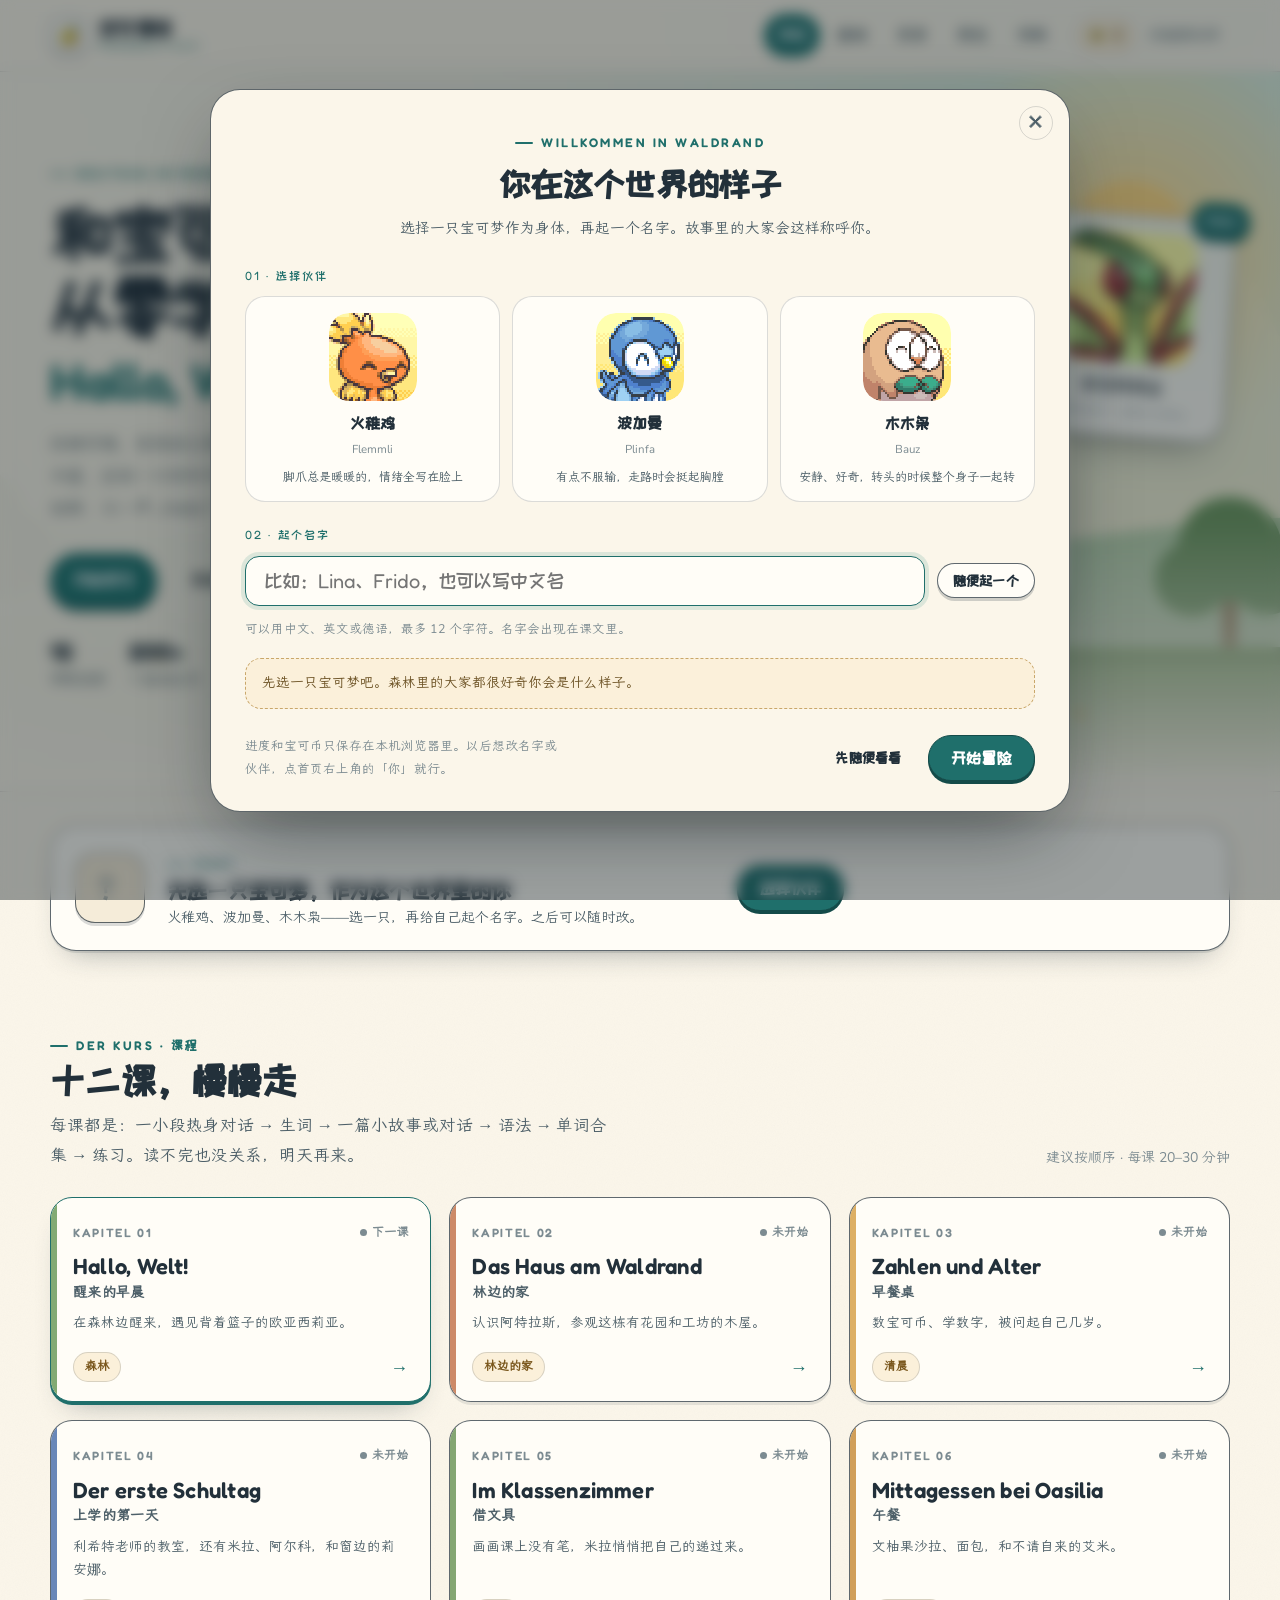
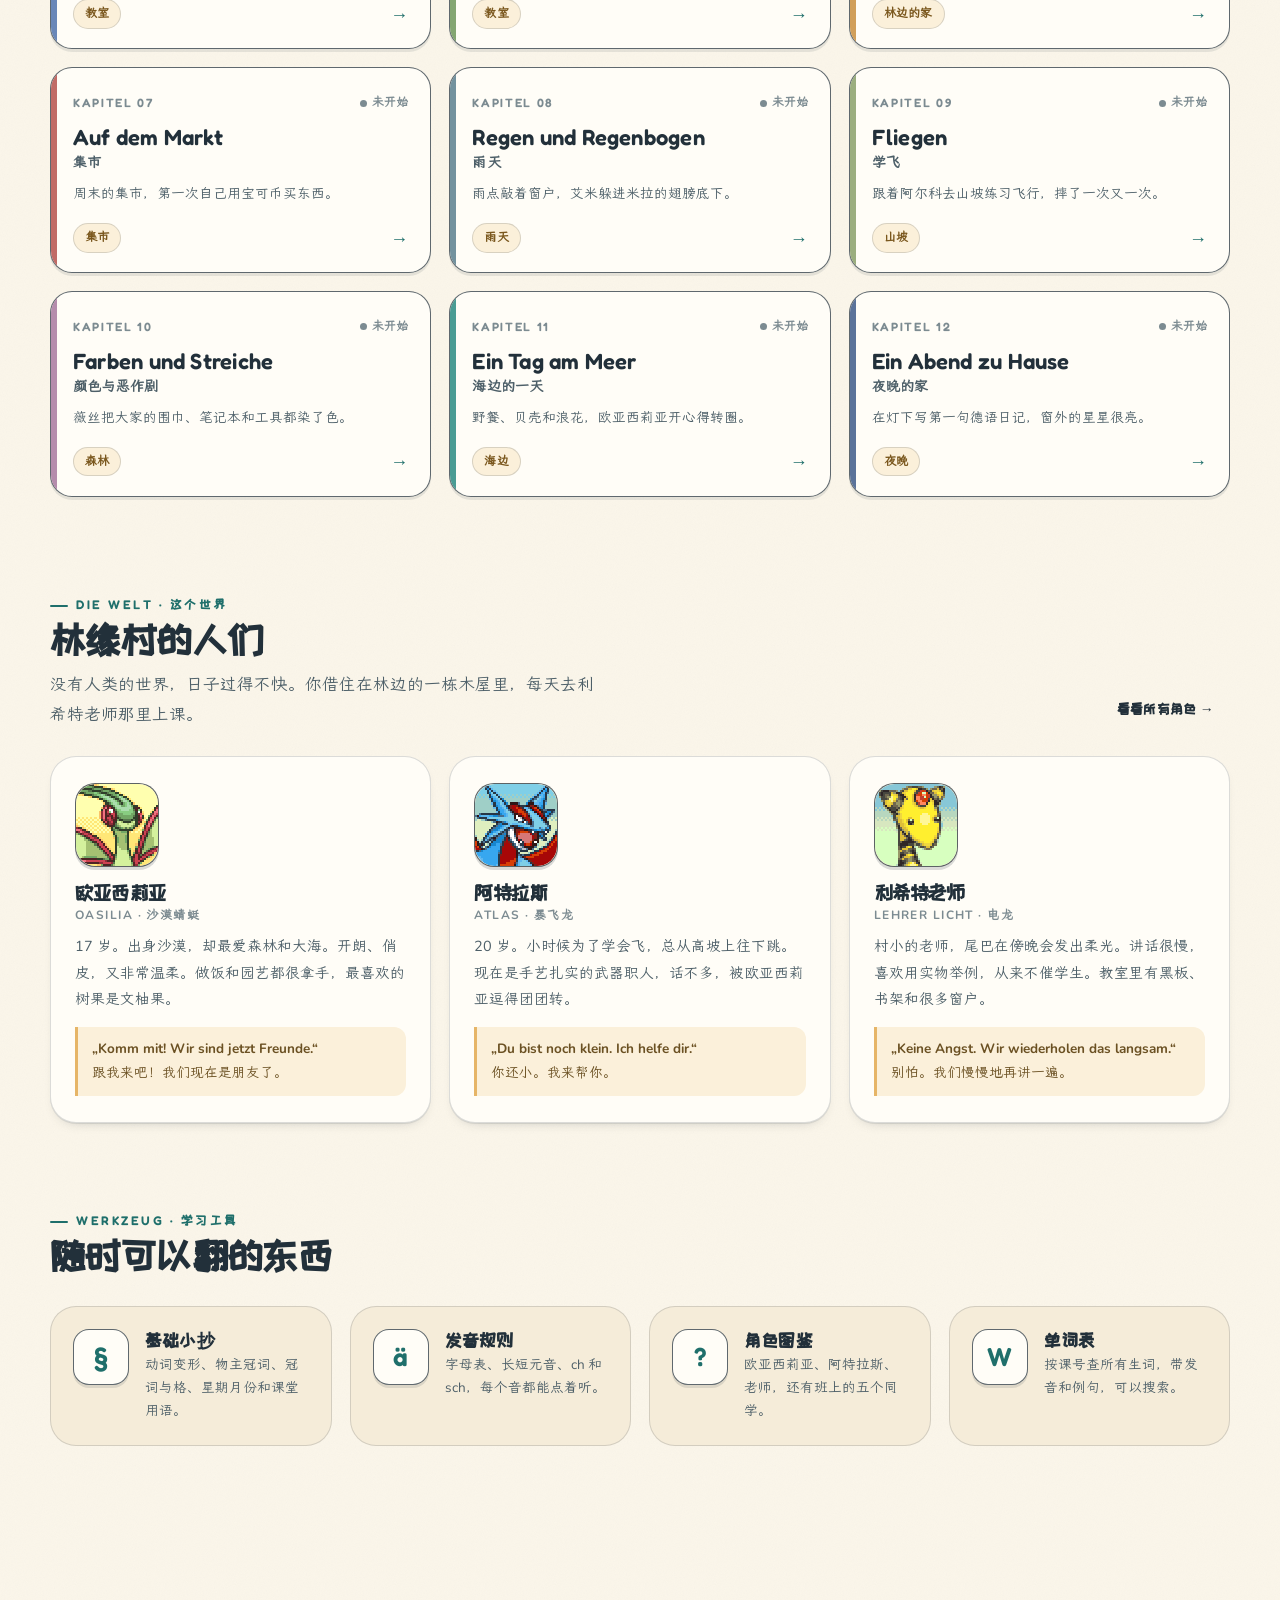
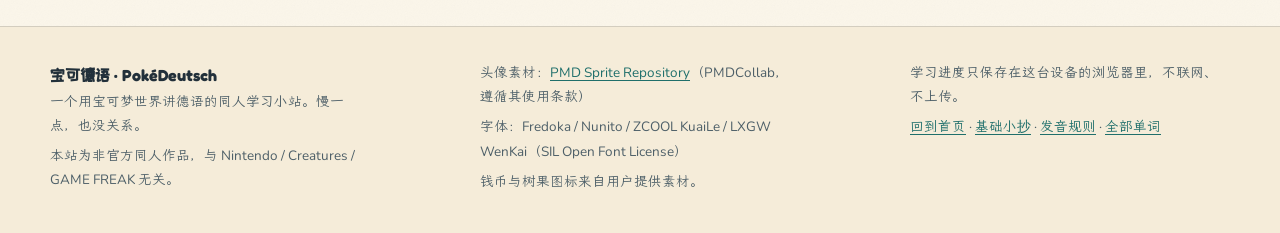
==== commit 47944eaf: "Add basics page, Liane (Snivy), and grammar notes" ====
--- a/index.html
+++ b/index.html
@@ -111,13 +111,17 @@
           </div>
         </div>
         <div class="tools-grid">
+          <a class="tool-card" href="grundlagen.html">
+            <span class="tool-glyph">§</span>
+            <div><h3>基础小抄</h3><p>动词变形、物主冠词、冠词与格、星期月份和课堂用语。</p></div>
+          </a>
           <a class="tool-card" href="aussprache.html">
             <span class="tool-glyph">ä</span>
             <div><h3>发音规则</h3><p>字母表、长短元音、ch 和 sch，每个音都能点着听。</p></div>
           </a>
           <a class="tool-card" href="charaktere.html">
             <span class="tool-glyph">?</span>
-            <div><h3>角色图鉴</h3><p>欧亚西莉亚、阿特拉斯、老师，还有班上的四个同学。</p></div>
+            <div><h3>角色图鉴</h3><p>欧亚西莉亚、阿特拉斯、老师，还有班上的五个同学。</p></div>
           </a>
           <a class="tool-card" href="woerterbuch.html">
             <span class="tool-glyph">W</span>
--- a/css/home.css
+++ b/css/home.css
@@ -229,7 +229,7 @@
 
 /* ---------------- tools ---------------- */
 .tools { padding: 70px 0 90px; }
-.tools-grid { display: grid; grid-template-columns: repeat(3, minmax(0, 1fr)); gap: 18px; }
+.tools-grid { display: grid; grid-template-columns: repeat(4, minmax(0, 1fr)); gap: 18px; }
 .tool-card {
   display: flex; gap: 16px; align-items: flex-start;
   padding: 22px;
